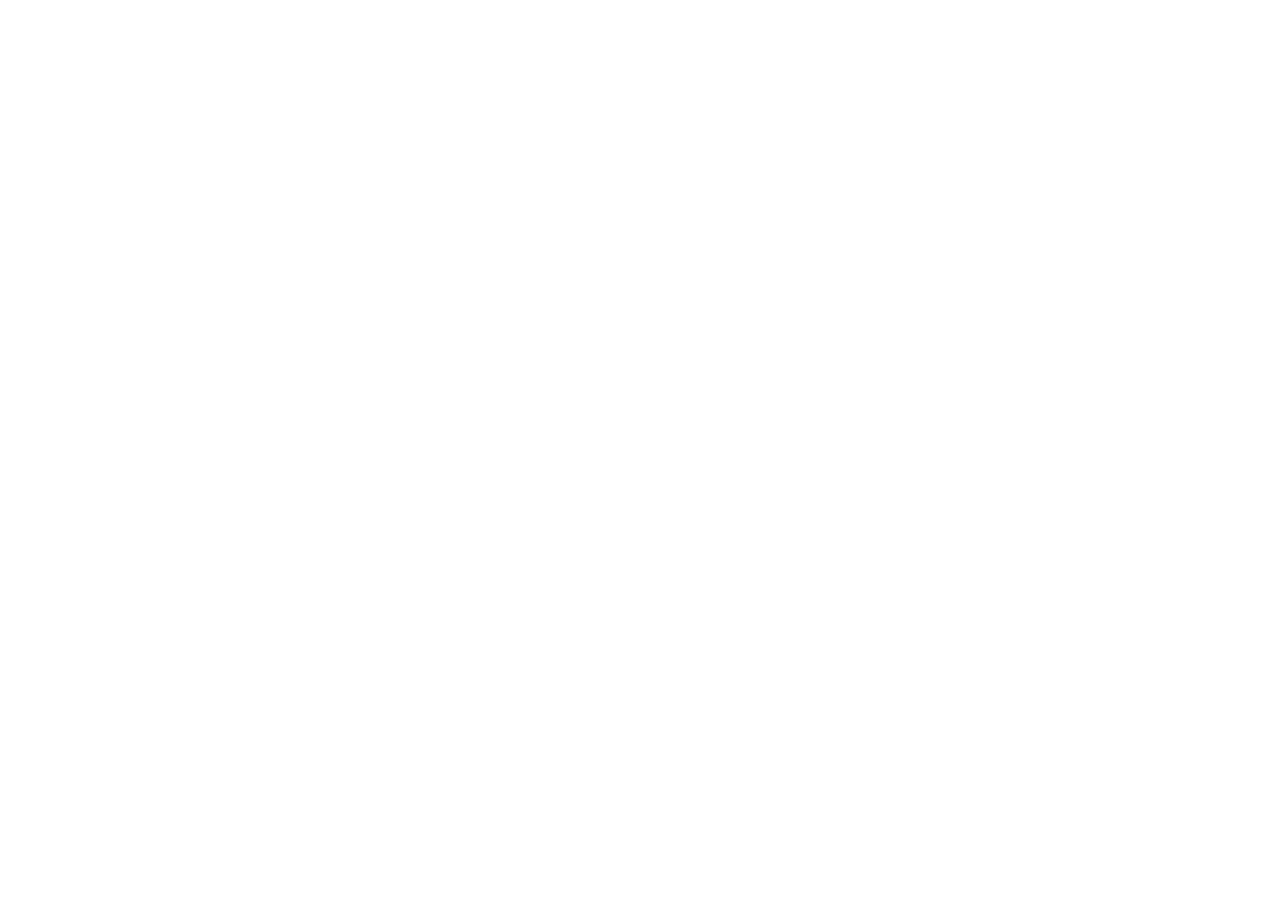
==== index.html @ 76bae398 "Initial commit" ====
<!DOCTYPE html>
<html lang="en">
<head>
    <meta charset="UTF-8">
    <meta http-equiv="X-UA-Compatible" content="IE=edge">
    <meta name="viewport" content="width=device-width, initial-scale=1.0">
    <title>Asrorbek</title>
</head>
<body>
    <header class="header">
        <div class="container">

        </div>
    </header>

    <main class="main">
        <section class="hero">
            <div class="container">
                <div class="hero__container">

                </div>
            </div>
        </section>
    </main>

    <footer class="footer">
        <div class="container">
            
        </div>
    </footer>
</body>
</html>
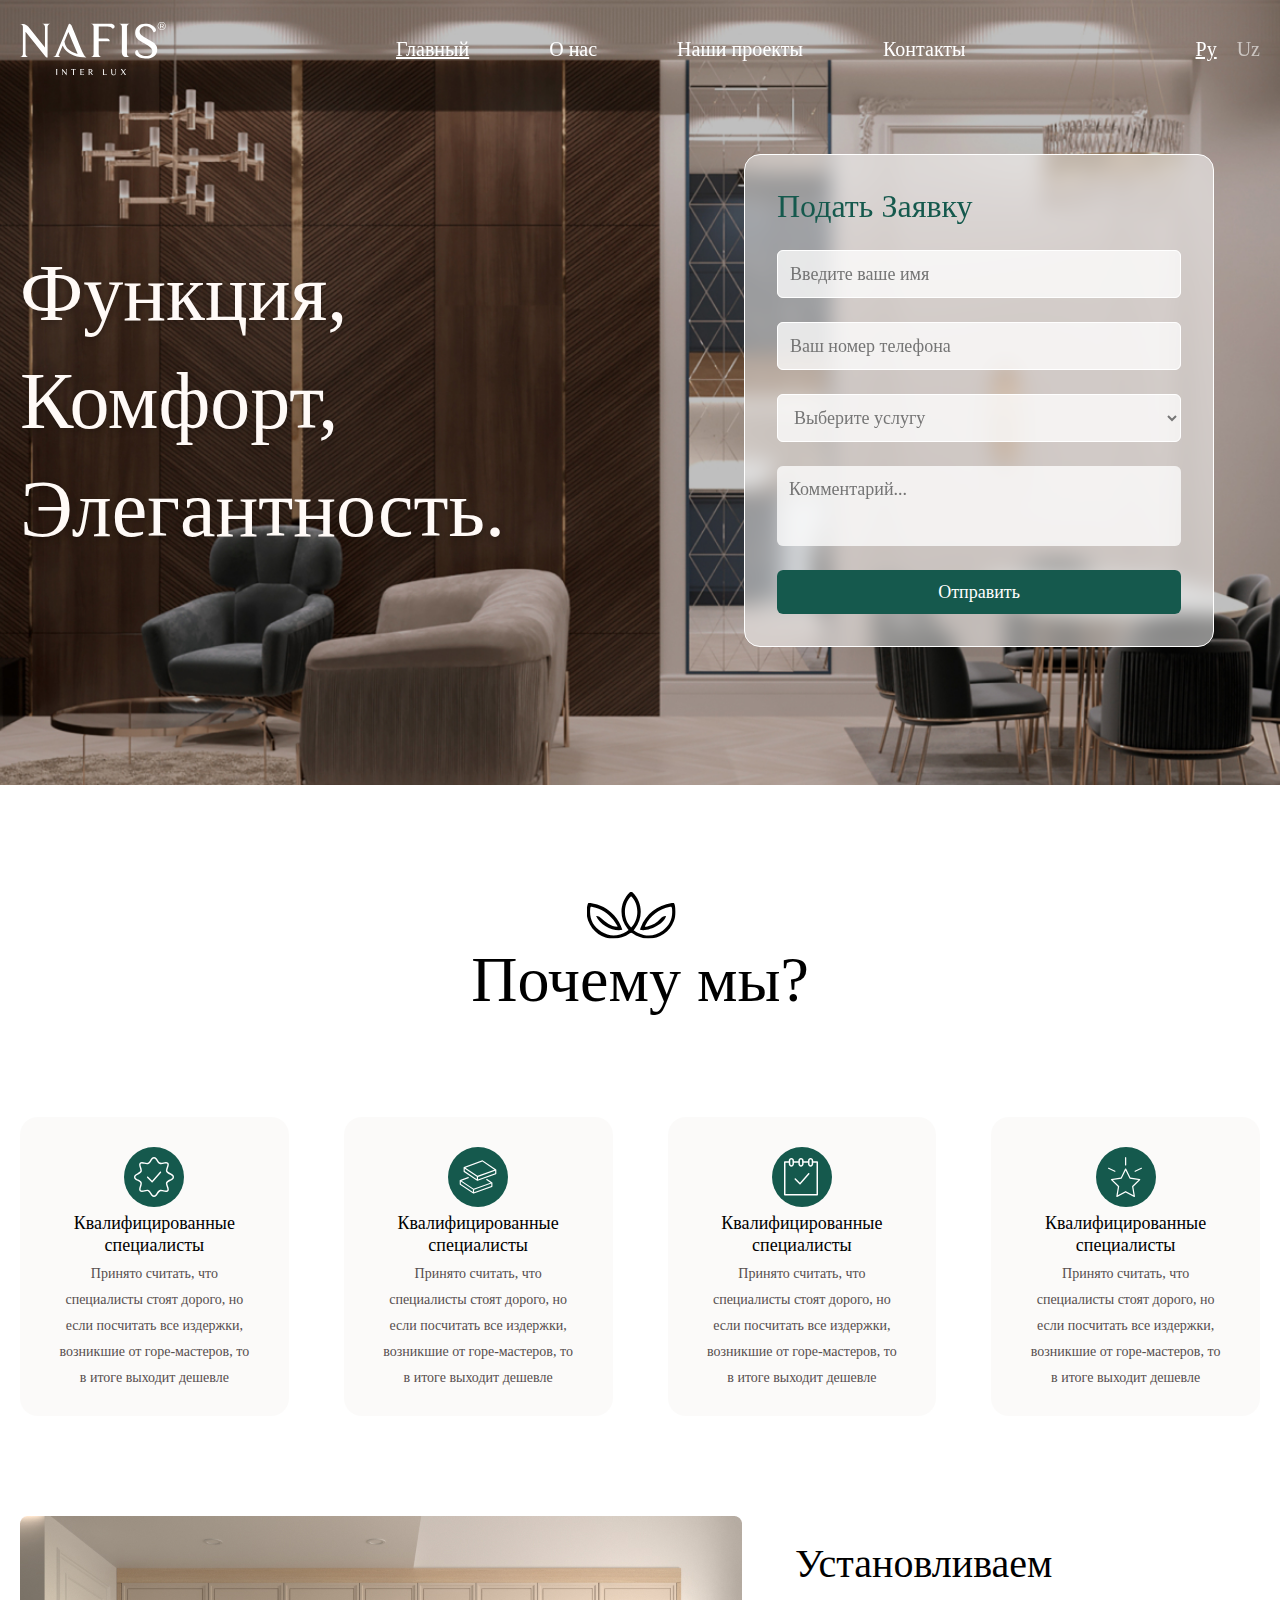
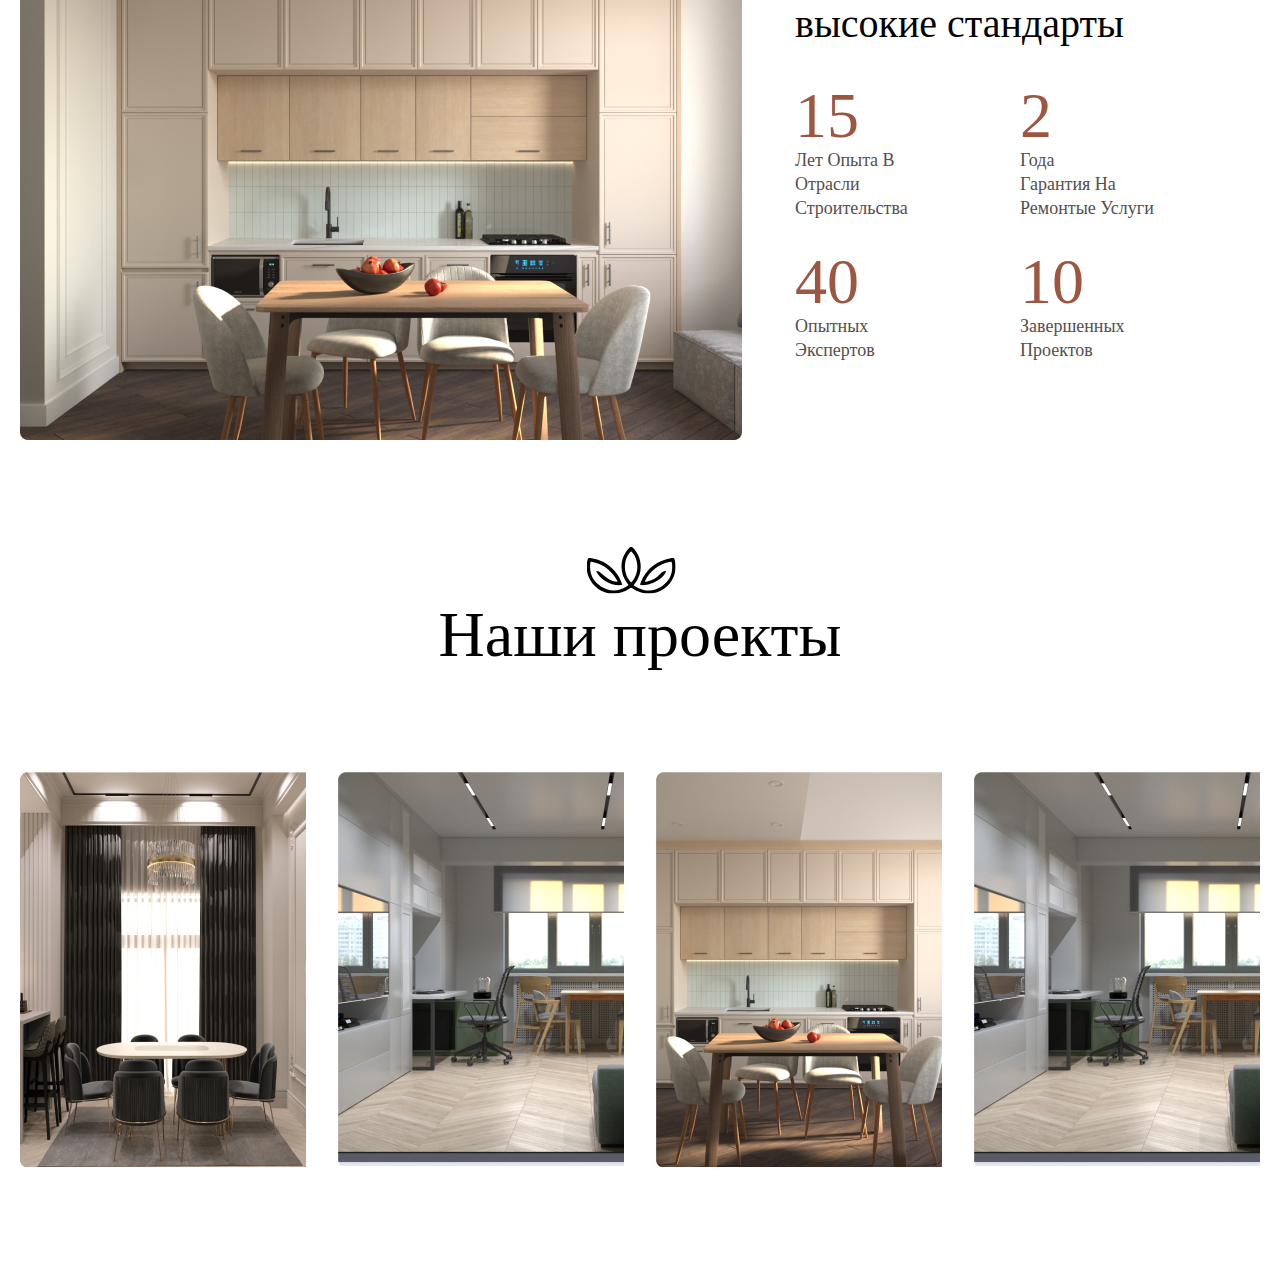
==== commit e6b752e4: "First commit" ====
--- a/index.html
+++ b/index.html
@@ -4,12 +4,29 @@
     <meta charset="UTF-8">
     <meta http-equiv="X-UA-Compatible" content="IE=edge">
     <meta name="viewport" content="width=device-width, initial-scale=1.0">
-    <title>Asrorbek</title>
+    <link rel="stylesheet" href="./css/main.css">
+    <title>Nafis</title>
 </head>
 <body>
     <header class="header">
         <div class="container">
+            <div class="header__container">
+                <a class="header__logo-link" href="index.html"><img class="header__logo-img" src="./img/logo.svg" alt="Logotype of this Web Page"></a>
 
+                <nav class="navbar">
+                    <ul class="header__list">
+                        <li class="header__item"><a class="header__item-link header__item-link--active" href="#">Главный</a></li>
+                        <li class="header__item"><a class="header__item-link" href="#">О нас</a></li>
+                        <li class="header__item"><a class="header__item-link" href="#">Наши проекты</a></li>
+                        <li class="header__item"><a class="header__item-link" href="#">Контакты</a></li>
+                    </ul>
+                </nav>
+
+                <ul class="header__right-list">
+                    <li class="header__ru"><a class="header__ru-link header__ru-link--active" href="#">Ру</a></li>
+                    <li class="header__ru"><a class="header__ru-link" href="#">Uz</a></li>
+                </ul>
+            </div>
         </div>
     </header>
 
@@ -17,7 +34,155 @@
         <section class="hero">
             <div class="container">
                 <div class="hero__container">
+                    <h2 class="hero__heading">Функция, Комфорт, Элегантность.</h2>
 
+                    <form class="hero__form">
+                        <label class="hero__label">
+                            <h3 class="hero__label-heading">Подать Заявку</h3>
+
+                            <input type="text" name="name" id="name" class="hero__input" placeholder="Введите ваше имя">
+                            <input type="tel" name="tel" id="tel" class="hero__input" placeholder="Ваш номер телефона">
+                            <select name="hero__option" id="hero__input-option" class="hero__input">
+                                <option value="Something">Выберите услугу</option>
+                            </select>
+
+                            <textarea class="hero__textarea" name="hero__textarea" id="textarea" cols="30" placeholder="Комментарий..." rows="3"></textarea>
+
+                            <button class="hero__btn">Отправить</button>
+                        </label>
+                    </form>
+                </div>
+            </div>
+        </section>
+
+        <section class="why">
+            <div class="container">
+                <div class="why__container">
+                    <h3 class="why__heading">Почему мы?</h3>
+
+                    <ul class="why__list">
+                        <li class="why__item">
+                            <h4 class="why__item-heading">Квалифицированные специалисты</h4>
+
+                            <p class="why__item-text">Принято считать, что специалисты стоят дорого, но если посчитать все издержки, возникшие от горе-мастеров, то в итоге выходит дешевле</p>
+                        </li>
+
+                        <li class="why__item">
+                            <h4 class="why__item-heading">Квалифицированные специалисты</h4>
+
+                            <p class="why__item-text">Принято считать, что специалисты стоят дорого, но если посчитать все издержки, возникшие от горе-мастеров, то в итоге выходит дешевле</p>
+                        </li>
+
+                        <li class="why__item">
+                            <h4 class="why__item-heading">Квалифицированные специалисты</h4>
+
+                            <p class="why__item-text">Принято считать, что специалисты стоят дорого, но если посчитать все издержки, возникшие от горе-мастеров, то в итоге выходит дешевле</p>
+                        </li>
+
+                        <li class="why__item">
+                            <h4 class="why__item-heading">Квалифицированные специалисты</h4>
+
+                            <p class="why__item-text">Принято считать, что специалисты стоят дорого, но если посчитать все издержки, возникшие от горе-мастеров, то в итоге выходит дешевле</p>
+                        </li>
+                    </ul>
+                </div>
+            </div>
+        </section>
+
+        <section class="standart">
+            <div class="container">
+                <div class="standart__container">
+                    <img src="./img/standart-jpg.jpg" alt="standart img" class="standart__img">
+
+                    <div class="standart__wrapper">
+                        <h4 class="standart__heading">Установливаем высокие стандарты</h4>
+
+                        <ul class="standart__top-list">
+                            <li class="standart__t-item">
+                                <h4 class="standart__t-item-heading">15</h4>
+
+                                <p class="standart__t-item-text">Лет опытa в отрасли строительства</p>
+                            </li>
+
+                            <li class="standart__t-item">
+                                <h4 class="standart__t-item-heading">2</h4>
+
+                                <p class="standart__t-item-text">года <br> Гарантия на ремонтые услуги</p>
+                            </li>
+                        </ul>
+
+                        <ul class="standart__bottom-list">
+                            <li class="standart__b-item">
+                                <h4 class="standart__b-item-heading">40</h4>
+
+                                <p class="standart__b-item-text">Опытных экспертов</p>
+                            </li>
+
+                            <li class="standart__b-item">
+                                <h4 class="standart__b-item-heading">10</h4>
+
+                                <p class="standart__b-item-text">Завершенных проектов</p>
+                            </li>
+                        </ul>
+                    </div>
+                </div>
+            </div>
+        </section>
+
+        <section class="project">
+            <div class="container">
+                <div class="project__container">
+                    <h3 class="project__heading">Наши проекты</h3>
+
+                    <ul class="project__list">
+                        <li class="project__item">
+                            <div class="project__wrapper">
+                                <div class="project__text-wrapper">
+                                    <p class="project__place">Tashkent</p>
+
+                                    <span class="project__vector"></span>
+                                </div>
+
+                                <h4 class="project__inner-heading">ЖК “Boulevard”</h4>
+                            </div>
+                        </li>
+
+                        <li class="project__item">
+                            <div class="project__wrapper">
+                                <div class="project__text-wrapper">
+                                    <p class="project__place">Tashkent</p>
+
+                                    <span class="project__vector"></span>
+                                </div>
+
+                                <h4 class="project__inner-heading">ЖК “Boulevard”</h4>
+                            </div>
+                        </li>
+
+                        <li class="project__item">
+                            <div class="project__wrapper">
+                                <div class="project__text-wrapper">
+                                    <p class="project__place">Tashkent</p>
+
+                                    <span class="project__vector"></span>
+                                </div>
+
+                                <h4 class="project__inner-heading">ЖК “Boulevard”</h4>
+                            </div>
+                        </li>
+
+                        <li class="project__item">
+                            <div class="project__wrapper">
+                                <div class="project__text-wrapper">
+                                    <p class="project__place">Tashkent</p>
+
+                                    <span class="project__vector"></span>
+                                </div>
+
+                                <h4 class="project__inner-heading">ЖК “Boulevard”</h4>
+                            </div>
+                        </li>
+                    </ul>
                 </div>
             </div>
         </section>
--- a/css/main.css
+++ b/css/main.css
@@ -0,0 +1,883 @@
+/*! normalize.css v8.0.1 | MIT License | github.com/necolas/normalize.css */
+/* Document
+   ========================================================================== */
+/**
+ * 1. Correct the line height in all browsers.
+ * 2. Prevent adjustments of font size after orientation changes in iOS.
+ */
+html {
+  line-height: 1.15;
+  /* 1 */
+  -webkit-text-size-adjust: 100%;
+  /* 2 */
+}
+
+/* Sections
+     ========================================================================== */
+/**
+   * Remove the margin in all browsers.
+   */
+body {
+  margin: 0;
+}
+
+/**
+   * Render the `main` element consistently in IE.
+   */
+main {
+  display: block;
+}
+
+/**
+   * Correct the font size and margin on `h1` elements within `section` and
+   * `article` contexts in Chrome, Firefox, and Safari.
+   */
+h1 {
+  font-size: 2em;
+  margin: 0.67em 0;
+}
+
+/* Grouping content
+     ========================================================================== */
+/**
+   * 1. Add the correct box sizing in Firefox.
+   * 2. Show the overflow in Edge and IE.
+   */
+hr {
+  -webkit-box-sizing: content-box;
+          box-sizing: content-box;
+  /* 1 */
+  height: 0;
+  /* 1 */
+  overflow: visible;
+  /* 2 */
+}
+
+/**
+   * 1. Correct the inheritance and scaling of font size in all browsers.
+   * 2. Correct the odd `em` font sizing in all browsers.
+   */
+pre {
+  font-family: monospace, monospace;
+  /* 1 */
+  font-size: 1em;
+  /* 2 */
+}
+
+/* Text-level semantics
+     ========================================================================== */
+/**
+   * Remove the gray background on active links in IE 10.
+   */
+a {
+  background-color: transparent;
+}
+
+/**
+   * 1. Remove the bottom border in Chrome 57-
+   * 2. Add the correct text decoration in Chrome, Edge, IE, Opera, and Safari.
+   */
+abbr[title] {
+  border-bottom: none;
+  /* 1 */
+  text-decoration: underline;
+  /* 2 */
+  -webkit-text-decoration: underline dotted;
+          text-decoration: underline dotted;
+  /* 2 */
+}
+
+/**
+   * Add the correct font weight in Chrome, Edge, and Safari.
+   */
+b,
+strong {
+  font-weight: bolder;
+}
+
+/**
+   * 1. Correct the inheritance and scaling of font size in all browsers.
+   * 2. Correct the odd `em` font sizing in all browsers.
+   */
+code,
+kbd,
+samp {
+  font-family: monospace, monospace;
+  /* 1 */
+  font-size: 1em;
+  /* 2 */
+}
+
+/**
+   * Add the correct font size in all browsers.
+   */
+small {
+  font-size: 80%;
+}
+
+/**
+   * Prevent `sub` and `sup` elements from affecting the line height in
+   * all browsers.
+   */
+sub,
+sup {
+  font-size: 75%;
+  line-height: 0;
+  position: relative;
+  vertical-align: baseline;
+}
+
+sub {
+  bottom: -0.25em;
+}
+
+sup {
+  top: -0.5em;
+}
+
+/* Embedded content
+     ========================================================================== */
+/**
+   * Remove the border on images inside links in IE 10.
+   */
+img {
+  border-style: none;
+}
+
+/* Forms
+     ========================================================================== */
+/**
+   * 1. Change the font styles in all browsers.
+   * 2. Remove the margin in Firefox and Safari.
+   */
+button,
+input,
+optgroup,
+select,
+textarea {
+  font-family: inherit;
+  /* 1 */
+  font-size: 100%;
+  /* 1 */
+  line-height: 1.15;
+  /* 1 */
+  margin: 0;
+  /* 2 */
+}
+
+/**
+   * Show the overflow in IE.
+   * 1. Show the overflow in Edge.
+   */
+button,
+input {
+  /* 1 */
+  overflow: visible;
+}
+
+/**
+   * Remove the inheritance of text transform in Edge, Firefox, and IE.
+   * 1. Remove the inheritance of text transform in Firefox.
+   */
+button,
+select {
+  /* 1 */
+  text-transform: none;
+}
+
+/**
+   * Correct the inability to style clickable types in iOS and Safari.
+   */
+button,
+[type="button"],
+[type="reset"],
+[type="submit"] {
+  -webkit-appearance: button;
+}
+
+/**
+   * Remove the inner border and padding in Firefox.
+   */
+button::-moz-focus-inner,
+[type="button"]::-moz-focus-inner,
+[type="reset"]::-moz-focus-inner,
+[type="submit"]::-moz-focus-inner {
+  border-style: none;
+  padding: 0;
+}
+
+/**
+   * Restore the focus styles unset by the previous rule.
+   */
+button:-moz-focusring,
+[type="button"]:-moz-focusring,
+[type="reset"]:-moz-focusring,
+[type="submit"]:-moz-focusring {
+  outline: 1px dotted ButtonText;
+}
+
+/**
+   * Correct the padding in Firefox.
+   */
+fieldset {
+  padding: 0.35em 0.75em 0.625em;
+}
+
+/**
+   * 1. Correct the text wrapping in Edge and IE.
+   * 2. Correct the color inheritance from `fieldset` elements in IE.
+   * 3. Remove the padding so developers are not caught out when they zero out
+   *    `fieldset` elements in all browsers.
+   */
+legend {
+  -webkit-box-sizing: border-box;
+          box-sizing: border-box;
+  /* 1 */
+  color: inherit;
+  /* 2 */
+  display: table;
+  /* 1 */
+  max-width: 100%;
+  /* 1 */
+  padding: 0;
+  /* 3 */
+  white-space: normal;
+  /* 1 */
+}
+
+/**
+   * Add the correct vertical alignment in Chrome, Firefox, and Opera.
+   */
+progress {
+  vertical-align: baseline;
+}
+
+/**
+   * Remove the default vertical scrollbar in IE 10+.
+   */
+textarea {
+  overflow: auto;
+}
+
+/**
+   * 1. Add the correct box sizing in IE 10.
+   * 2. Remove the padding in IE 10.
+   */
+[type="checkbox"],
+[type="radio"] {
+  -webkit-box-sizing: border-box;
+          box-sizing: border-box;
+  /* 1 */
+  padding: 0;
+  /* 2 */
+}
+
+/**
+   * Correct the cursor style of increment and decrement buttons in Chrome.
+   */
+[type="number"]::-webkit-inner-spin-button,
+[type="number"]::-webkit-outer-spin-button {
+  height: auto;
+}
+
+/**
+   * 1. Correct the odd appearance in Chrome and Safari.
+   * 2. Correct the outline style in Safari.
+   */
+[type="search"] {
+  -webkit-appearance: textfield;
+  /* 1 */
+  outline-offset: -2px;
+  /* 2 */
+}
+
+/**
+   * Remove the inner padding in Chrome and Safari on macOS.
+   */
+[type="search"]::-webkit-search-decoration {
+  -webkit-appearance: none;
+}
+
+/**
+   * 1. Correct the inability to style clickable types in iOS and Safari.
+   * 2. Change font properties to `inherit` in Safari.
+   */
+::-webkit-file-upload-button {
+  -webkit-appearance: button;
+  /* 1 */
+  font: inherit;
+  /* 2 */
+}
+
+/* Interactive
+     ========================================================================== */
+/*
+   * Add the correct display in Edge, IE 10+, and Firefox.
+   */
+details {
+  display: block;
+}
+
+/*
+   * Add the correct display in all browsers.
+   */
+summary {
+  display: list-item;
+}
+
+/* Misc
+     ========================================================================== */
+/**
+   * Add the correct display in IE 10+.
+   */
+template {
+  display: none;
+}
+
+/**
+   * Add the correct display in IE 10.
+   */
+[hidden] {
+  display: none;
+}
+
+html {
+  scroll-behavior: smooth;
+}
+
+h1, h2, h3, h4, h5, h6, p, li, ul, body, html {
+  margin: 0;
+  padding: 0;
+}
+
+ul {
+  list-style-type: none;
+}
+
+a {
+  text-decoration: none;
+}
+
+img {
+  vertical-align: middle;
+}
+
+.container {
+  max-width: 1340px;
+  margin-right: auto;
+  margin-left: auto;
+  padding-left: 20px;
+  padding-right: 20px;
+}
+
+.header {
+  position: fixed;
+  width: 100%;
+  background-color: transparent;
+  z-index: 999;
+}
+
+.header .header__container {
+  display: -webkit-box;
+  display: -ms-flexbox;
+  display: flex;
+  -webkit-box-align: center;
+      -ms-flex-align: center;
+          align-items: center;
+  -webkit-box-pack: justify;
+      -ms-flex-pack: justify;
+          justify-content: space-between;
+  padding-bottom: 22px;
+  padding-top: 22px;
+}
+
+.header .header__container .header__list {
+  display: -webkit-box;
+  display: -ms-flexbox;
+  display: flex;
+  -webkit-box-align: center;
+      -ms-flex-align: center;
+          align-items: center;
+  gap: 80px;
+}
+
+.header .header__container .header__list .header__item-link {
+  font-family: 'Montserrat';
+  font-style: normal;
+  font-weight: 500;
+  font-size: 20px;
+  line-height: 24px;
+  color: #FFFFFF;
+}
+
+.header .header__container .header__list .header__item-link--active {
+  text-decoration: underline;
+}
+
+.header .header__container .header__right-list {
+  display: -webkit-box;
+  display: -ms-flexbox;
+  display: flex;
+  -webkit-box-align: center;
+      -ms-flex-align: center;
+          align-items: center;
+  gap: 20px;
+}
+
+.header .header__container .header__right-list .header__ru-link {
+  font-family: 'Montserrat';
+  font-weight: 500;
+  font-size: 20px;
+  line-height: 24px;
+  color: #FFFFFF;
+  opacity: 0.6;
+}
+
+.header .header__container .header__right-list .header__ru-link--active {
+  text-decoration: underline;
+  opacity: 1;
+}
+
+.hero {
+  background-color: #15594D;
+  padding-top: 154px;
+  padding-bottom: 69px;
+  background-image: url("./../img/hero-bg.jpg");
+  background-repeat: no-repeat;
+  background-size: cover;
+  background-position: center;
+}
+
+.hero .hero__container {
+  display: -webkit-box;
+  display: -ms-flexbox;
+  display: flex;
+  -webkit-box-align: center;
+      -ms-flex-align: center;
+          align-items: center;
+  -webkit-box-pack: justify;
+      -ms-flex-pack: justify;
+          justify-content: space-between;
+  margin-bottom: 69px;
+}
+
+.hero .hero__container .hero__heading {
+  max-width: 567px;
+  width: 100%;
+  font-family: 'Tenor Sans';
+  font-weight: 400;
+  font-size: 80px;
+  line-height: 108px;
+  text-transform: capitalize;
+  color: #FFFAF7;
+  text-shadow: 0px 2.38123px 7.1437px rgba(0, 0, 0, 0.25);
+}
+
+.hero .hero__container .hero__form {
+  margin-right: 46px;
+  max-width: 470px;
+  width: 100%;
+}
+
+.hero .hero__container .hero__form .hero__label {
+  background: rgba(255, 255, 255, 0.5);
+  border: 1px solid #FFFFFF;
+  -webkit-backdrop-filter: blur(10px);
+          backdrop-filter: blur(10px);
+  border-radius: 16px;
+  padding: 32px;
+  display: -webkit-box;
+  display: -ms-flexbox;
+  display: flex;
+  -webkit-box-orient: vertical;
+  -webkit-box-direction: normal;
+      -ms-flex-direction: column;
+          flex-direction: column;
+}
+
+.hero .hero__container .hero__form .hero__label .hero__label-heading {
+  font-family: 'Montserrat';
+  font-style: normal;
+  font-weight: 500;
+  font-size: 32px;
+  line-height: 39px;
+  color: #15594D;
+  margin-bottom: 24px;
+}
+
+.hero .hero__container .hero__form .hero__label .hero__input {
+  padding: 12px;
+  margin-bottom: 24px;
+  font-family: 'Montserrat';
+  font-weight: 500;
+  font-size: 18px;
+  line-height: 22px;
+  color: #767676;
+  border: none;
+  outline: none;
+  background: rgba(255, 255, 255, 0.5);
+  border: 1px solid #FFFFFF;
+  -webkit-backdrop-filter: blur(10px);
+          backdrop-filter: blur(10px);
+  border-radius: 6px;
+}
+
+.hero .hero__container .hero__form .hero__label .hero__textarea {
+  resize: none;
+  font-family: 'Montserrat';
+  font-style: normal;
+  font-weight: 500;
+  font-size: 18px;
+  line-height: 22px;
+  color: #767676;
+  padding-top: 12px;
+  padding-left: 12px;
+  margin-bottom: 24px;
+  background: rgba(255, 255, 255, 0.5);
+  border: 1px solid #FFFFFF;
+  -webkit-backdrop-filter: blur(10px);
+          backdrop-filter: blur(10px);
+  border-radius: 6px;
+  border: none;
+  outline: none;
+}
+
+.hero .hero__container .hero__form .hero__label .hero__btn {
+  padding-top: 11px;
+  padding-bottom: 11px;
+  border: none;
+  outline: none;
+  background: #15594D;
+  -webkit-backdrop-filter: blur(10px);
+          backdrop-filter: blur(10px);
+  border-radius: 6px;
+  font-family: 'Montserrat';
+  font-weight: 500;
+  font-size: 18px;
+  line-height: 22px;
+  color: #FFFFFF;
+}
+
+.why__container {
+  margin-bottom: 100px;
+}
+
+.why__container .why__heading {
+  position: relative;
+  padding-top: 157px;
+  font-family: 'Tenor Sans';
+  font-weight: 400;
+  font-size: 64px;
+  line-height: 75px;
+  color: #000000;
+  text-align: center;
+  margin-bottom: 100px;
+  margin-right: auto;
+  margin-left: auto;
+}
+
+.why__container .why__heading::before {
+  position: absolute;
+  content: "";
+  display: inline-block;
+  max-width: 89px;
+  width: 100%;
+  height: 47px;
+  background-image: url("./../img/flower.svg");
+  background-repeat: no-repeat;
+  background-size: contain;
+  top: 50%;
+  left: 50%;
+  -webkit-transform: translateY(-20%) translateX(-60%);
+          transform: translateY(-20%) translateX(-60%);
+}
+
+.why__container .why__list {
+  display: -webkit-box;
+  display: -ms-flexbox;
+  display: flex;
+  -webkit-box-align: center;
+      -ms-flex-align: center;
+          align-items: center;
+  gap: 55px;
+  margin-bottom: 100px;
+}
+
+.why__container .why__list .why__item {
+  position: relative;
+  padding: 95px 35px 25px 35px;
+  background-color: #f7f5f380;
+  border-radius: 18px;
+}
+
+.why__container .why__list .why__item::before {
+  top: 10%;
+  left: 50%;
+  -webkit-transform: translate(-50%);
+          transform: translate(-50%);
+  position: absolute;
+  content: "";
+  display: inline-block;
+  width: 60px;
+  height: 60px;
+  border-radius: 50%;
+  background-color: #15594D;
+  background-position: center;
+  background-image: url("./../img/ptichka.svg");
+  background-repeat: no-repeat;
+}
+
+.why__container .why__list .why__item:nth-child(2)::before {
+  background-image: url("./../img/gisht.svg");
+}
+
+.why__container .why__list .why__item:nth-child(3)::before {
+  background-image: url("./../img/plan.svg");
+  background-position: calc(50% - 1px);
+}
+
+.why__container .why__list .why__item:nth-child(4)::before {
+  background-image: url("./../img/star.svg");
+  background-position: calc(50% - 1px);
+}
+
+.why__container .why__list .why__item .why__item-heading {
+  font-family: 'Montserrat';
+  font-weight: 500;
+  font-size: 18px;
+  line-height: 22px;
+  text-align: center;
+  color: #000000;
+  margin-bottom: 5px;
+}
+
+.why__container .why__list .why__item .why__item-text {
+  font-family: 'Montserrat';
+  font-weight: 400;
+  font-size: 14px;
+  line-height: 26px;
+  text-align: center;
+  color: #564E4E;
+}
+
+.standart__container {
+  display: -webkit-box;
+  display: -ms-flexbox;
+  display: flex;
+  -webkit-box-align: center;
+      -ms-flex-align: center;
+          align-items: center;
+  -webkit-box-pack: justify;
+      -ms-flex-pack: justify;
+          justify-content: space-between;
+}
+
+.standart__container .standart__wrapper {
+  max-width: 391px;
+  width: 100%;
+  margin-right: 74px;
+  margin-bottom: 50px;
+}
+
+.standart__container .standart__wrapper .standart__heading {
+  font-family: 'Tenor Sans';
+  font-weight: 400;
+  font-size: 40px;
+  line-height: 60px;
+  color: #000000;
+  margin-bottom: 30px;
+}
+
+.standart__container .standart__wrapper .standart__top-list {
+  display: -webkit-box;
+  display: -ms-flexbox;
+  display: flex;
+  margin-bottom: 30px;
+  gap: 90px;
+}
+
+.standart__container .standart__wrapper .standart__top-list .standart__t-item {
+  max-width: 135px;
+  width: 100%;
+}
+
+.standart__container .standart__wrapper .standart__top-list .standart__t-item .standart__t-item-heading {
+  font-family: 'Tenor Sans';
+  font-weight: 400;
+  font-size: 64px;
+  line-height: 64px;
+  color: #9C5642;
+}
+
+.standart__container .standart__wrapper .standart__top-list .standart__t-item .standart__t-item-text {
+  font-family: 'Tenor Sans';
+  font-weight: 400;
+  font-size: 18px;
+  line-height: 24px;
+  text-transform: capitalize;
+  color: #564E4E;
+}
+
+.standart__container .standart__wrapper .standart__bottom-list {
+  display: -webkit-box;
+  display: -ms-flexbox;
+  display: flex;
+  margin-bottom: 10px;
+  gap: 90px;
+}
+
+.standart__container .standart__wrapper .standart__bottom-list .standart__b-item {
+  max-width: 135px;
+  width: 100%;
+}
+
+.standart__container .standart__wrapper .standart__bottom-list .standart__b-item .standart__b-item-heading {
+  font-family: 'Tenor Sans';
+  font-weight: 400;
+  font-size: 64px;
+  line-height: 64px;
+  color: #9C5642;
+}
+
+.standart__container .standart__wrapper .standart__bottom-list .standart__b-item .standart__b-item-text {
+  font-family: 'Tenor Sans';
+  font-weight: 400;
+  font-size: 18px;
+  line-height: 24px;
+  text-transform: capitalize;
+  color: #564E4E;
+}
+
+.project__container .project__heading {
+  position: relative;
+  padding-top: 157px;
+  font-family: 'Tenor Sans';
+  font-weight: 400;
+  font-size: 64px;
+  line-height: 75px;
+  color: #000000;
+  text-align: center;
+  margin-bottom: 100px;
+  margin-right: auto;
+  margin-left: auto;
+}
+
+.project__container .project__heading::before {
+  position: absolute;
+  content: "";
+  display: inline-block;
+  max-width: 89px;
+  width: 100%;
+  height: 47px;
+  background-image: url("./../img/flower.svg");
+  background-repeat: no-repeat;
+  background-size: contain;
+  top: 50%;
+  left: 50%;
+  -webkit-transform: translateY(-20%) translateX(-60%);
+          transform: translateY(-20%) translateX(-60%);
+}
+
+.project__container .project__list {
+  display: -webkit-box;
+  display: -ms-flexbox;
+  display: flex;
+  -webkit-box-align: center;
+      -ms-flex-align: center;
+          align-items: center;
+  gap: 32px;
+  margin-bottom: 100px;
+}
+
+.project__container .project__list .project__item {
+  display: -webkit-box;
+  display: -ms-flexbox;
+  display: flex;
+  -webkit-box-orient: vertical;
+  -webkit-box-direction: normal;
+      -ms-flex-direction: column;
+          flex-direction: column;
+  -webkit-box-align: center;
+      -ms-flex-align: center;
+          align-items: center;
+  background-image: url("./../img/project-1.jpg");
+  background-repeat: no-repeat;
+  width: 295px;
+  height: 395px;
+  -webkit-transition: all 0.4s ease;
+  transition: all 0.4s ease;
+}
+
+.project__container .project__list .project__item:nth-child(2) {
+  background-image: url("./../img/project-4.jpg");
+}
+
+.project__container .project__list .project__item:nth-child(3) {
+  background-image: url("./../img/project-3.jpg");
+}
+
+.project__container .project__list .project__item:nth-child(4) {
+  background-image: url("./../img/project-4.jpg");
+}
+
+.project__container .project__list .project__item:hover {
+  -webkit-transform: scale(1.1);
+          transform: scale(1.1);
+}
+
+.project__container .project__list .project__item:hover .project__wrapper {
+  -webkit-transition: all 0.3s ease;
+  transition: all 0.3s ease;
+  display: block;
+}
+
+.project__container .project__list .project__item .project__wrapper {
+  display: none;
+  margin-top: 270px;
+  background: #15594D;
+  border-radius: 8px;
+  padding: 24px 20px;
+  max-width: 213px;
+  width: 100%;
+}
+
+.project__container .project__list .project__item .project__wrapper .project__text-wrapper {
+  display: -webkit-box;
+  display: -ms-flexbox;
+  display: flex;
+  -webkit-box-align: center;
+      -ms-flex-align: center;
+          align-items: center;
+  -webkit-box-pack: justify;
+      -ms-flex-pack: justify;
+          justify-content: space-between;
+}
+
+.project__container .project__list .project__item .project__wrapper .project__text-wrapper .project__place {
+  font-family: 'Montserrat';
+  font-weight: 400;
+  font-size: 14px;
+  line-height: 17px;
+  color: #FFF1EA;
+}
+
+.project__container .project__list .project__item .project__wrapper .project__text-wrapper .project__vector {
+  width: 30px;
+  height: 30px;
+  border-radius: 50%;
+  background-image: url("./../../img/Vector.svg");
+  background-repeat: no-repeat;
+  background-position: center;
+  background-size: 8px;
+  background-color: transparent;
+  border: 1px solid #FFF;
+}
+
+.project__container .project__list .project__item .project__wrapper .project__inner-heading {
+  font-family: 'Tenor Sans';
+  font-weight: 400;
+  font-size: 27px;
+  line-height: 32px;
+  color: #F8F6F4;
+}
+/*# sourceMappingURL=main.css.map */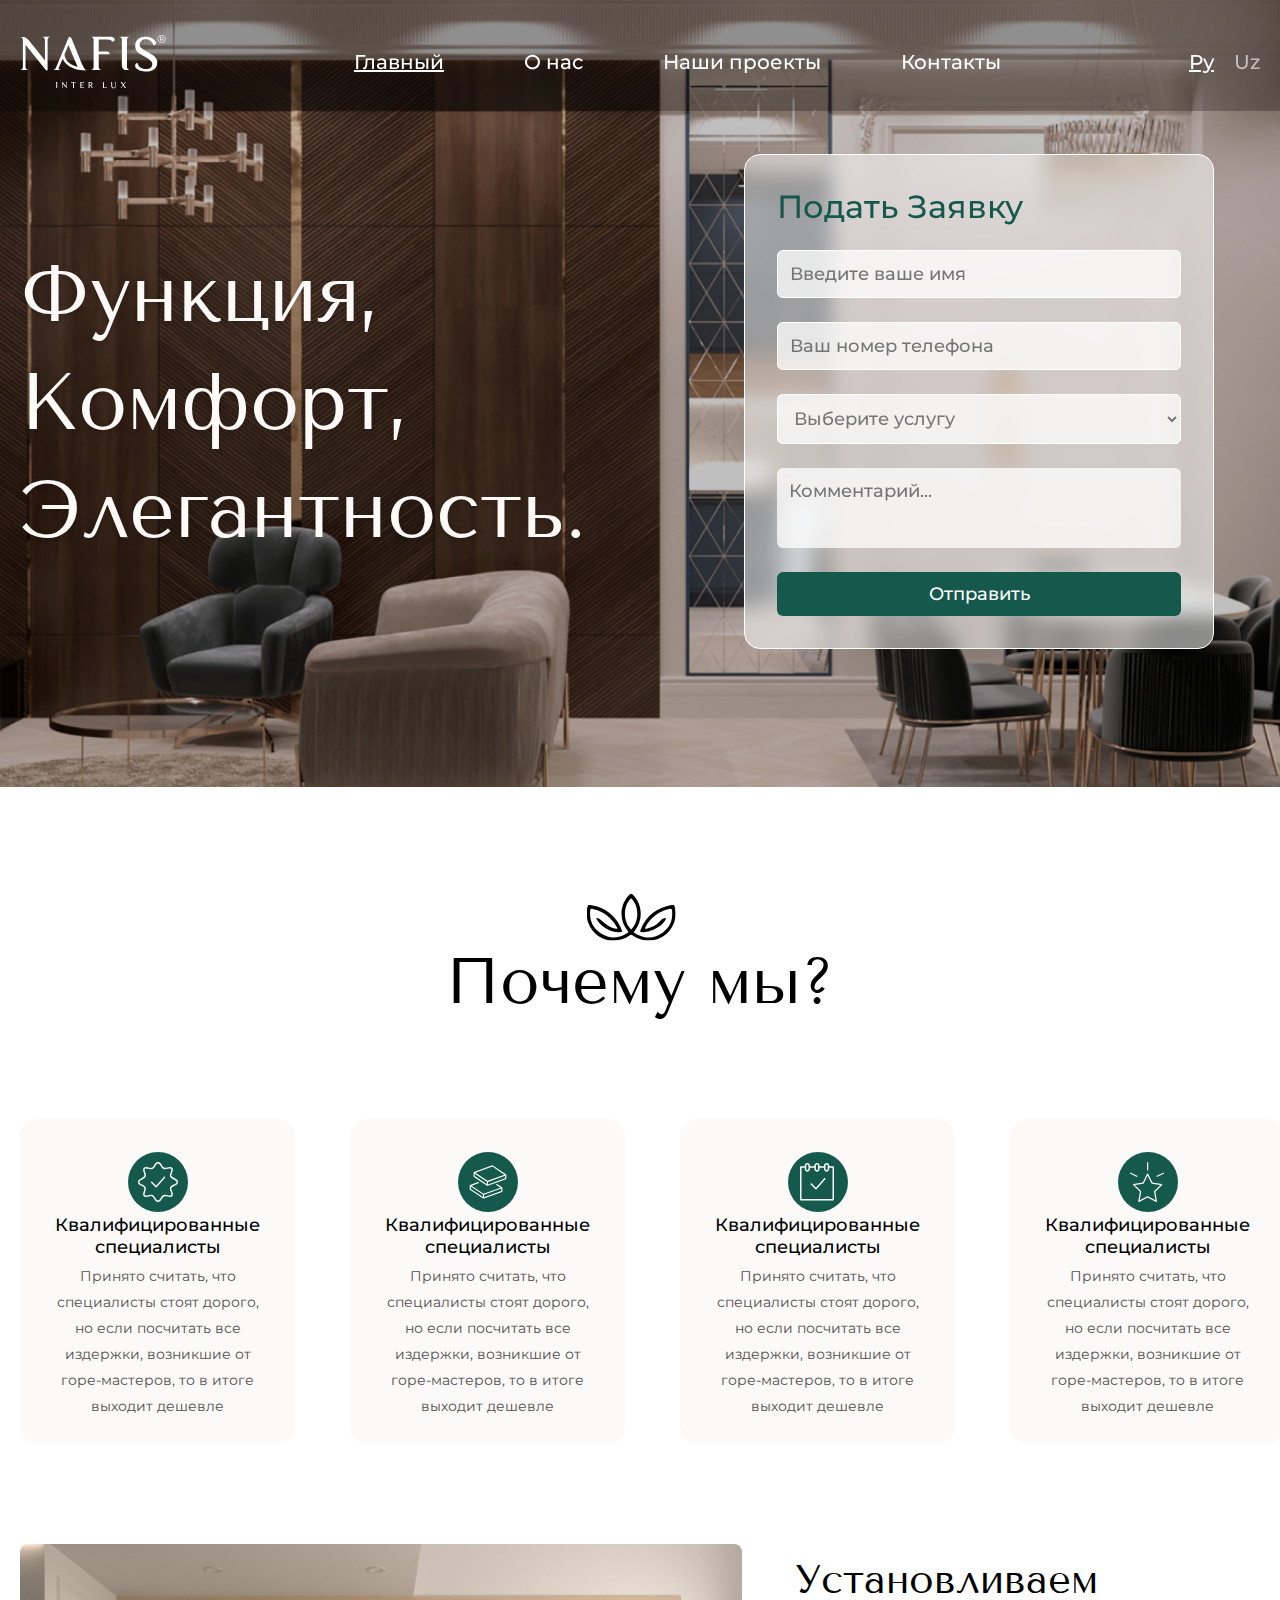
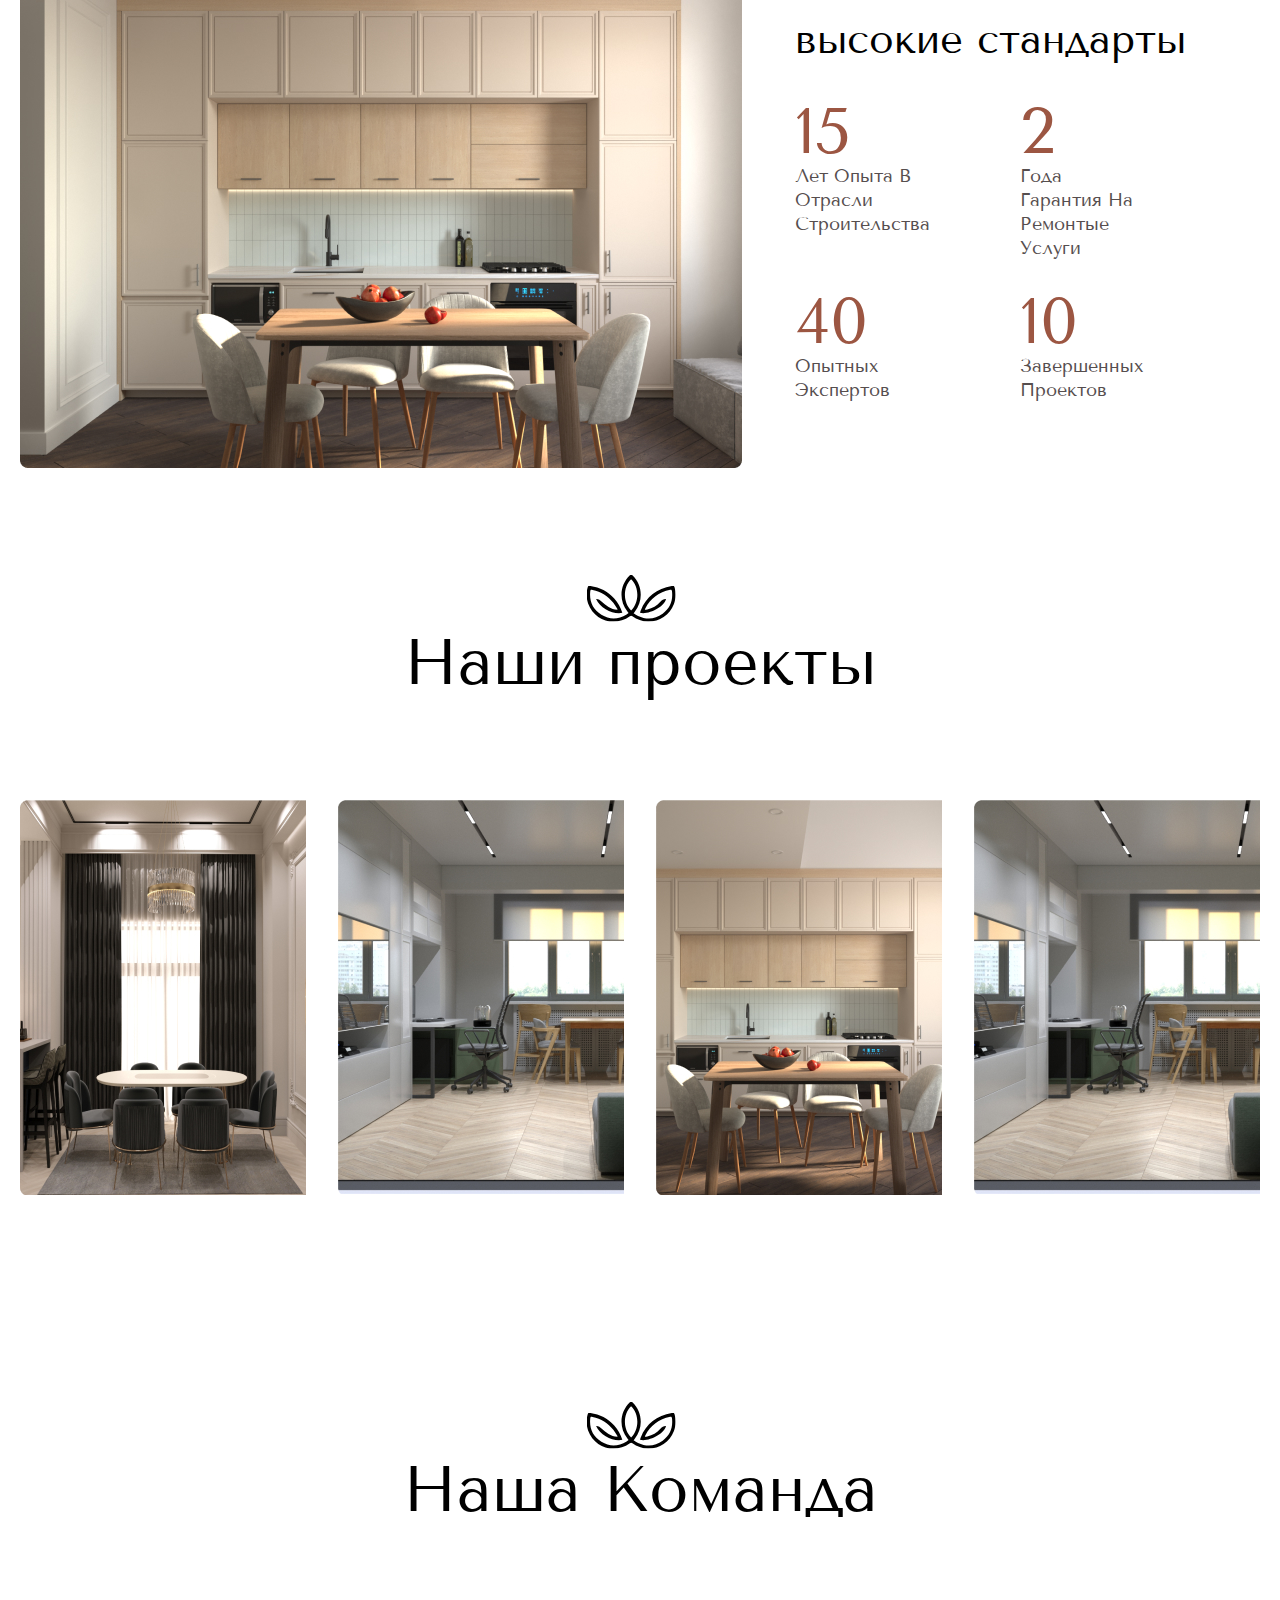
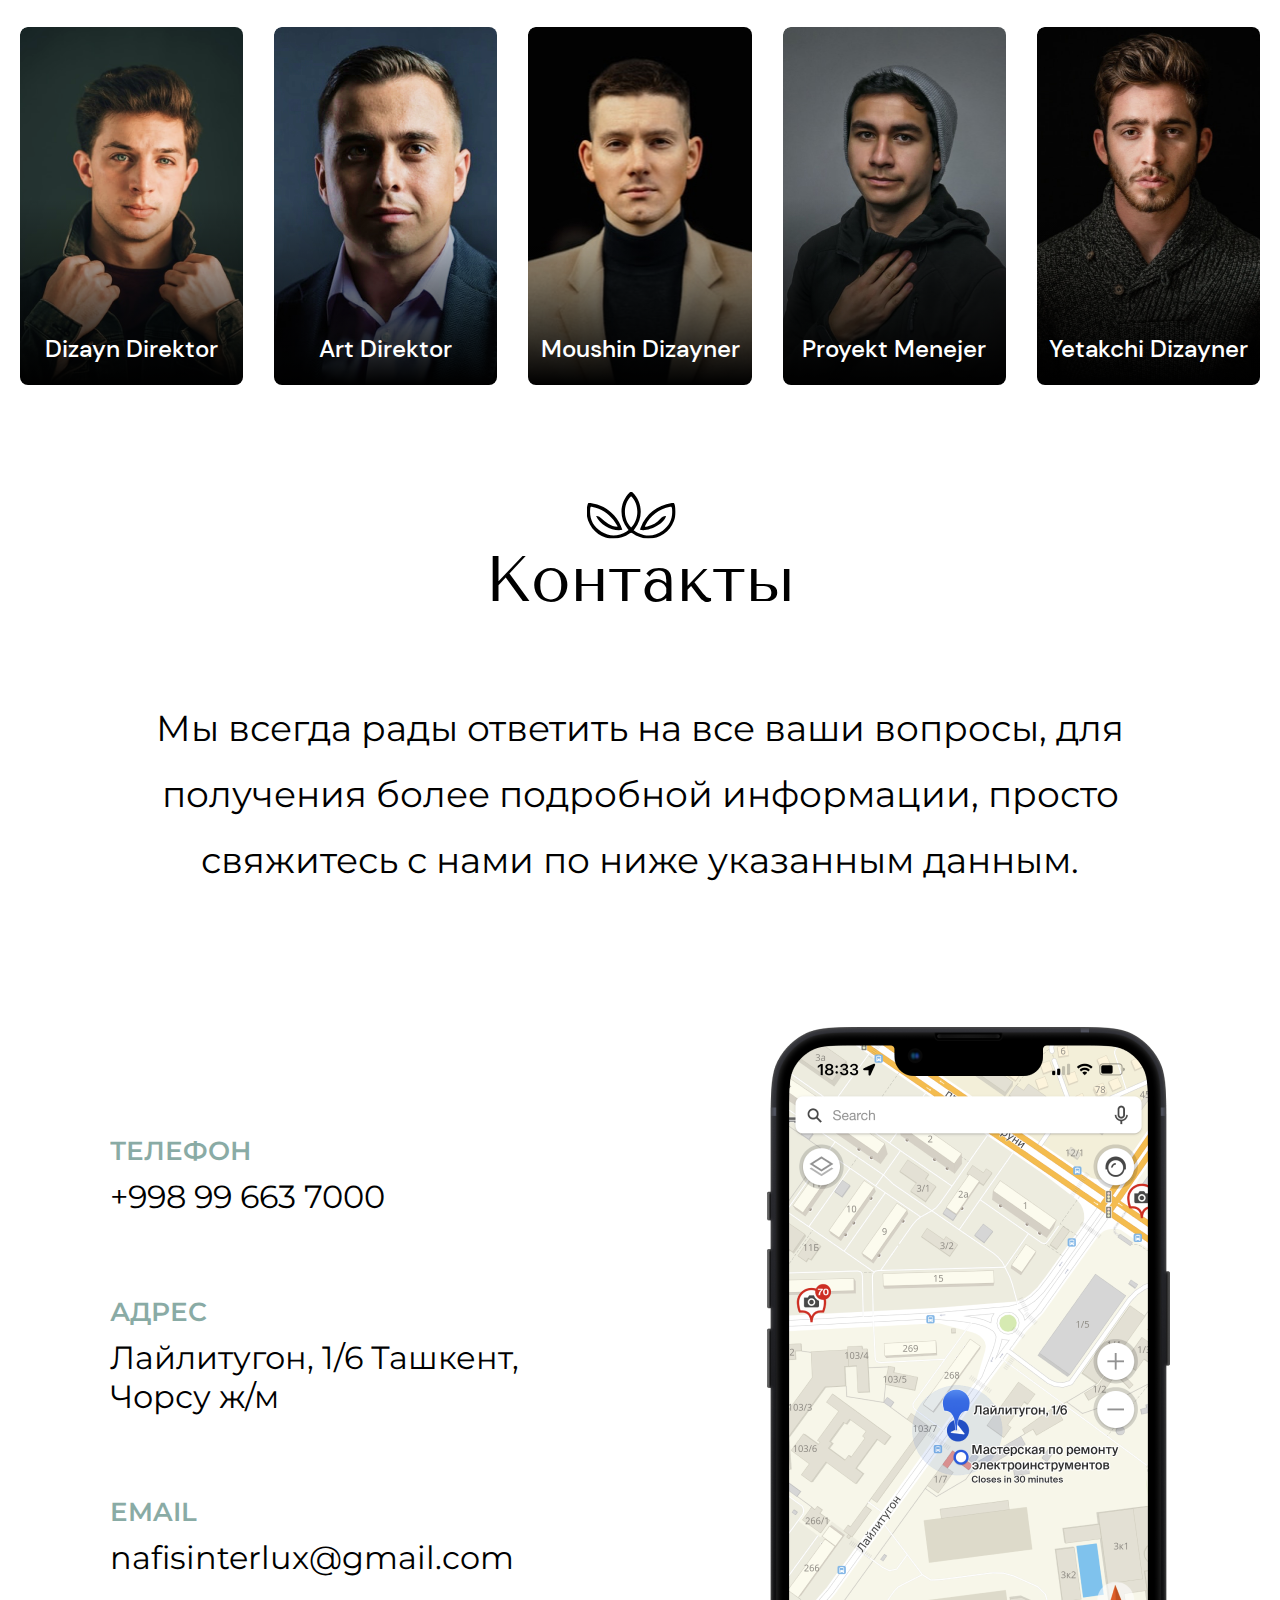
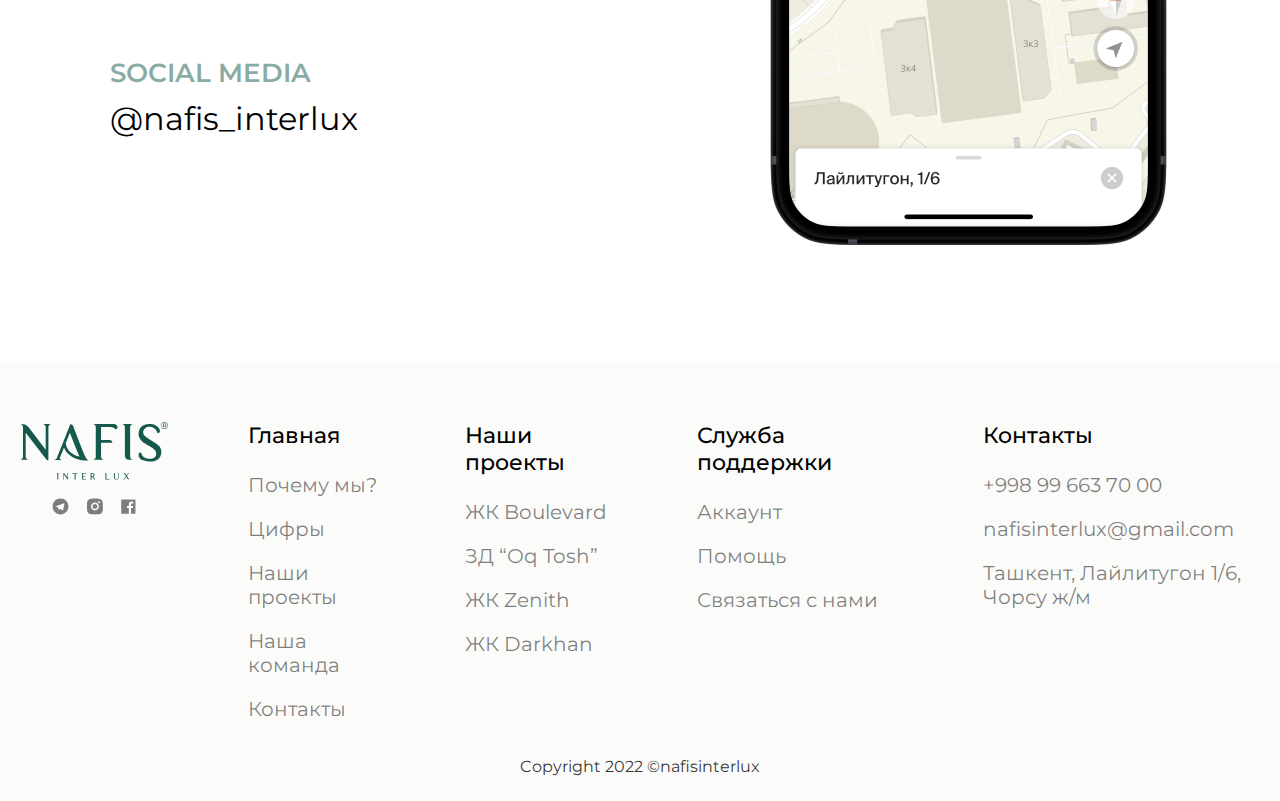
==== commit 22aa547c: "nafis first commit" ====
--- a/index.html
+++ b/index.html
@@ -12,16 +12,16 @@
         <div class="container">
             <div class="header__container">
                 <a class="header__logo-link" href="index.html"><img class="header__logo-img" src="./img/logo.svg" alt="Logotype of this Web Page"></a>
-
+                
                 <nav class="navbar">
                     <ul class="header__list">
                         <li class="header__item"><a class="header__item-link header__item-link--active" href="#">Главный</a></li>
                         <li class="header__item"><a class="header__item-link" href="#">О нас</a></li>
                         <li class="header__item"><a class="header__item-link" href="#">Наши проекты</a></li>
-                        <li class="header__item"><a class="header__item-link" href="#">Контакты</a></li>
+                        <li class="header__item"><a class="header__item-link" href="#contact">Контакты</a></li>
                     </ul>
                 </nav>
-
+                
                 <ul class="header__right-list">
                     <li class="header__ru"><a class="header__ru-link header__ru-link--active" href="#">Ру</a></li>
                     <li class="header__ru"><a class="header__ru-link" href="#">Uz</a></li>
@@ -29,98 +29,98 @@
             </div>
         </div>
     </header>
-
+    
     <main class="main">
         <section class="hero">
             <div class="container">
                 <div class="hero__container">
                     <h2 class="hero__heading">Функция, Комфорт, Элегантность.</h2>
-
+                    
                     <form class="hero__form">
                         <label class="hero__label">
                             <h3 class="hero__label-heading">Подать Заявку</h3>
-
-                            <input type="text" name="name" id="name" class="hero__input" placeholder="Введите ваше имя">
-                            <input type="tel" name="tel" id="tel" class="hero__input" placeholder="Ваш номер телефона">
-                            <select name="hero__option" id="hero__input-option" class="hero__input">
+                            
+                            <input type="text" name="name" id="name" class="hero__input" required placeholder="Введите ваше имя">
+                            <input type="tel" name="tel" id="tel" class="hero__input" required placeholder="Ваш номер телефона">
+                            <select name="hero__option" id="hero__input-option" required class="hero__input">
                                 <option value="Something">Выберите услугу</option>
                             </select>
-
-                            <textarea class="hero__textarea" name="hero__textarea" id="textarea" cols="30" placeholder="Комментарий..." rows="3"></textarea>
-
+                            
+                            <textarea class="hero__textarea" name="hero__textarea" id="textarea" cols="30" placeholder="Комментарий..." required rows="3"></textarea>
+                            
                             <button class="hero__btn">Отправить</button>
                         </label>
                     </form>
                 </div>
             </div>
         </section>
-
-        <section class="why">
+        
+        <section class="why" id="why">
             <div class="container">
                 <div class="why__container">
                     <h3 class="why__heading">Почему мы?</h3>
-
+                    
                     <ul class="why__list">
                         <li class="why__item">
                             <h4 class="why__item-heading">Квалифицированные специалисты</h4>
-
+                            
                             <p class="why__item-text">Принято считать, что специалисты стоят дорого, но если посчитать все издержки, возникшие от горе-мастеров, то в итоге выходит дешевле</p>
                         </li>
-
+                        
                         <li class="why__item">
                             <h4 class="why__item-heading">Квалифицированные специалисты</h4>
-
+                            
                             <p class="why__item-text">Принято считать, что специалисты стоят дорого, но если посчитать все издержки, возникшие от горе-мастеров, то в итоге выходит дешевле</p>
                         </li>
-
+                        
                         <li class="why__item">
                             <h4 class="why__item-heading">Квалифицированные специалисты</h4>
-
+                            
                             <p class="why__item-text">Принято считать, что специалисты стоят дорого, но если посчитать все издержки, возникшие от горе-мастеров, то в итоге выходит дешевле</p>
                         </li>
-
+                        
                         <li class="why__item">
                             <h4 class="why__item-heading">Квалифицированные специалисты</h4>
-
+                            
                             <p class="why__item-text">Принято считать, что специалисты стоят дорого, но если посчитать все издержки, возникшие от горе-мастеров, то в итоге выходит дешевле</p>
                         </li>
                     </ul>
                 </div>
             </div>
         </section>
-
-        <section class="standart">
+        
+        <section class="standart" id="standart">
             <div class="container">
                 <div class="standart__container">
                     <img src="./img/standart-jpg.jpg" alt="standart img" class="standart__img">
-
+                    
                     <div class="standart__wrapper">
                         <h4 class="standart__heading">Установливаем высокие стандарты</h4>
-
+                        
                         <ul class="standart__top-list">
                             <li class="standart__t-item">
                                 <h4 class="standart__t-item-heading">15</h4>
-
+                                
                                 <p class="standart__t-item-text">Лет опытa в отрасли строительства</p>
                             </li>
-
+                            
                             <li class="standart__t-item">
                                 <h4 class="standart__t-item-heading">2</h4>
-
+                                
                                 <p class="standart__t-item-text">года <br> Гарантия на ремонтые услуги</p>
                             </li>
                         </ul>
-
+                        
                         <ul class="standart__bottom-list">
                             <li class="standart__b-item">
                                 <h4 class="standart__b-item-heading">40</h4>
-
+                                
                                 <p class="standart__b-item-text">Опытных экспертов</p>
                             </li>
-
+                            
                             <li class="standart__b-item">
                                 <h4 class="standart__b-item-heading">10</h4>
-
+                                
                                 <p class="standart__b-item-text">Завершенных проектов</p>
                             </li>
                         </ul>
@@ -128,57 +128,57 @@
                 </div>
             </div>
         </section>
-
-        <section class="project">
+        
+        <section class="project" id="project">
             <div class="container">
                 <div class="project__container">
                     <h3 class="project__heading">Наши проекты</h3>
-
+                    
                     <ul class="project__list">
                         <li class="project__item">
                             <div class="project__wrapper">
                                 <div class="project__text-wrapper">
                                     <p class="project__place">Tashkent</p>
-
+                                    
                                     <span class="project__vector"></span>
                                 </div>
-
+                                
                                 <h4 class="project__inner-heading">ЖК “Boulevard”</h4>
                             </div>
                         </li>
-
+                        
                         <li class="project__item">
                             <div class="project__wrapper">
                                 <div class="project__text-wrapper">
                                     <p class="project__place">Tashkent</p>
-
+                                    
                                     <span class="project__vector"></span>
                                 </div>
-
+                                
                                 <h4 class="project__inner-heading">ЖК “Boulevard”</h4>
                             </div>
                         </li>
-
+                        
                         <li class="project__item">
                             <div class="project__wrapper">
                                 <div class="project__text-wrapper">
                                     <p class="project__place">Tashkent</p>
-
+                                    
                                     <span class="project__vector"></span>
                                 </div>
-
+                                
                                 <h4 class="project__inner-heading">ЖК “Boulevard”</h4>
                             </div>
                         </li>
-
+                        
                         <li class="project__item">
                             <div class="project__wrapper">
                                 <div class="project__text-wrapper">
                                     <p class="project__place">Tashkent</p>
-
+                                    
                                     <span class="project__vector"></span>
                                 </div>
-
+                                
                                 <h4 class="project__inner-heading">ЖК “Boulevard”</h4>
                             </div>
                         </li>
@@ -186,11 +186,130 @@
                 </div>
             </div>
         </section>
+        
+        <section class="group" id="group">
+            <div class="container">
+                <div class="group__container">
+                    <h3 class="group__heading">Наша Команда</h3>
+                    
+                    <ul class="group__list">
+                        <li class="group__item">
+                            <p class="group__item-text">Dizayn Direktor</p>
+                        </li>
+                        
+                        <li class="group__item">
+                            <p class="group__item-text">Art Direktor</p>
+                        </li>
+                        
+                        <li class="group__item">
+                            <p class="group__item-text">Moushin Dizayner</p>
+                        </li>
+                        
+                        <li class="group__item">
+                            <p class="group__item-text">Proyekt Menejer</p>
+                        </li>
+                        
+                        <li class="group__item">
+                            <p class="group__item-text">Yetakchi Dizayner</p>
+                        </li>
+                    </ul>
+                </div>
+            </div>
+        </section>
+        
+        <section class="contact" id="contact">
+            <div class="container">
+                <div class="contact__container">
+                    <h3 class="contact__heading">Контакты</h3>
+
+                    <p class="contact__main-text">Мы всегда рады ответить на все ваши вопросы, для получения более подробной информации, просто свяжитесь с нами по ниже указанным данным.</p>
+
+                    <div class="contact__wrapper">
+                        <ul class="contact__list">
+                            <li class="contact__item">
+                                <h4 class="contact__item-heading">ТЕЛЕФОН</h4>
+                                
+                                <a class="contact__text" href="tel:+998 99 663 7000">+998 99 663 7000</a>
+                            </li>
+                            
+                            <li class="contact__item">
+                                <h4 class="contact__item-heading">АДРЕС</h4>
+                                
+                                <p class="contact__text">Лайлитугон, 1/6  Ташкент, Чорсу ж/м</p>
+                            </li>
+                            
+                            <li class="contact__item">
+                                <h4 class="contact__item-heading">EMAIL</h4>
+                                
+                                <a class="contact__text" href="mailto:nafisinterlux@gmail.com">nafisinterlux@gmail.com</a>
+                            </li>
+                            
+                            <li class="contact__item">
+                                <h4 class="contact__item-heading">SOCIAL MEDIA</h4>
+                                
+                                <a href="#" class="contact__text">@nafis_interlux</a>
+                            </li>
+                        </ul>
+                        
+                        <img src="./img/contact-img.png" alt="contact image" class="contact__img" width="403" height="818">
+                    </div>
+                </div>
+            </div>
+        </section>
     </main>
-
+    
     <footer class="footer">
         <div class="container">
-            
+            <div class="footer__container">
+                <div class="footer__wrapper">
+                    <div class="footer__first">
+                        <a href="./index.html" class="footer__logo-link"><img src="./img/footer-logo.svg" alt="footer logo" class="footer-logo" width="148"></a>
+
+                        <ul class="footer__icon-list">
+                            <li class="footer__icon-item"><a href="#" class="footer__icon-link"><img src="./img/telegram-icon.svg" alt="telegram-icon" class="footer__icon-img"></a></li>
+
+                            <li class="footer__icon-item"><a href="#" class="footer__icon-link"><img src="./img/instagram-icon.svg" alt="instagram-icon" class="footer__icon-img"></a></li>
+
+                            <li class="footer__icon-item"><a href="#" class="footer__icon-link"><img src="./img/facebook-icon.svg" alt="facebook-icon" class="footer__icon-img"></a></li>
+                        </ul>
+                    </div>
+
+                    <ul class="footer__main-list">
+                        <li class="footer__main-item">
+                            <p class="footer__main-item-heading">Главная</p>
+                            <a href="#why" class="footer__main-item-link">Почему мы?</a>
+                            <a href="#standart" class="footer__main-item-link">Цифры</a>
+                            <a href="#project" class="footer__main-item-link">Наши проекты</a>
+                            <a href="#group" class="footer__main-item-link">Наша команда</a>
+                            <a href="#contact" class="footer__main-item-link">Контакты</a>
+                        </li>
+
+                        <li class="footer__main-item">
+                            <p class="footer__main-item-heading">Наши проекты</p>
+                            <a href="#" class="footer__main-item-link">ЖК Boulevard</a>
+                            <a href="#" class="footer__main-item-link">ЗД “Oq Tosh”</a>
+                            <a href="#" class="footer__main-item-link">ЖК Zenith</a>
+                            <a href="#" class="footer__main-item-link">ЖК Darkhan</a>
+                        </li>
+
+                        <li class="footer__main-item">
+                            <p class="footer__main-item-heading">Служба поддержки</p>
+                            <a href="#" class="footer__main-item-link">Аккаунт</a>
+                            <a href="#" class="footer__main-item-link">Помощь</a>
+                            <a href="#" class="footer__main-item-link">Связаться с нами</a>
+                        </li>
+
+                        <li class="footer__main-item">
+                            <p class="footer__main-item-heading">Контакты</p>
+                            <a class="footer__main-item-tel" href="tel:+998 99 663 70 00">+998 99 663 70 00</a>
+                            <a class="footer__main-item-mail" href="mailto:nafisinterlux@gmail.com">nafisinterlux@gmail.com</a>
+                            <p class="footer__main-item-location">Ташкент, Лайлитугон 1/6, Чорсу ж/м</p>
+                        </li>
+                    </ul>
+                </div>
+
+                <p class="footer__bottom-text">Copyright 2022 ©nafisinterlux</p>
+            </div>
         </div>
     </footer>
 </body>
--- a/css/main.css
+++ b/css/main.css
@@ -341,6 +341,56 @@
   display: none;
 }
 
+/* montserrat-regular - latin_cyrillic */
+@font-face {
+  font-family: 'Montserrat';
+  font-style: normal;
+  font-display: swap;
+  font-weight: 400;
+  src: url("../fonts/montserrat-v24-latin_cyrillic-regular.woff2") format("woff2"), url("../fonts/montserrat-v24-latin_cyrillic-regular.woff") format("woff");
+  /* Chrome 6+, Firefox 3.6+, IE 9+, Safari 5.1+ */
+}
+
+/* montserrat-500 - latin_cyrillic */
+@font-face {
+  font-family: 'Montserrat';
+  font-style: normal;
+  font-display: swap;
+  font-weight: 500;
+  src: url("../fonts/montserrat-v24-latin_cyrillic-500.woff2") format("woff2"), url("../fonts/montserrat-v24-latin_cyrillic-500.woff") format("woff");
+  /* Chrome 6+, Firefox 3.6+, IE 9+, Safari 5.1+ */
+}
+
+/* montserrat-600 - latin_cyrillic */
+@font-face {
+  font-family: 'Montserrat';
+  font-style: normal;
+  font-display: swap;
+  font-weight: 600;
+  src: url("../fonts/montserrat-v24-latin_cyrillic-600.woff2") format("woff2"), url("../fonts/montserrat-v24-latin_cyrillic-600.woff") format("woff");
+  /* Chrome 6+, Firefox 3.6+, IE 9+, Safari 5.1+ */
+}
+
+/* tenor-sans-regular - latin_cyrillic */
+@font-face {
+  font-family: 'Tenor Sans';
+  font-style: normal;
+  font-display: swap;
+  font-weight: 400;
+  src: url("../fonts/tenor-sans-v17-latin_cyrillic-regular.woff2") format("woff2"), url("../fonts/tenor-sans-v17-latin_cyrillic-regular.woff") format("woff");
+  /* Chrome 6+, Firefox 3.6+, IE 9+, Safari 5.1+ */
+}
+
+/* dm-sans-500 - latin */
+@font-face {
+  font-family: 'DM Sans';
+  font-style: normal;
+  font-display: swap;
+  font-weight: 500;
+  src: url("../fonts/dm-sans-v11-latin-500.woff2") format("woff2"), url("../fonts/dm-sans-v11-latin-500.woff") format("woff");
+  /* Chrome 6+, Firefox 3.6+, IE 9+, Safari 5.1+ */
+}
+
 html {
   scroll-behavior: smooth;
 }
@@ -374,6 +424,8 @@
   position: fixed;
   width: 100%;
   background-color: transparent;
+  background: -webkit-gradient(linear, left bottom, left top, from(rgba(0, 0, 0, 0.25)), to(rgba(0, 0, 0, 0.25)));
+  background: linear-gradient(0deg, rgba(0, 0, 0, 0.25), rgba(0, 0, 0, 0.25));
   z-index: 999;
 }
 
@@ -388,7 +440,7 @@
       -ms-flex-pack: justify;
           justify-content: space-between;
   padding-bottom: 22px;
-  padding-top: 22px;
+  padding-top: 35px;
 }
 
 .header .header__container .header__list {
@@ -787,6 +839,9 @@
           align-items: center;
   gap: 32px;
   margin-bottom: 100px;
+  -webkit-box-pack: justify;
+      -ms-flex-pack: justify;
+          justify-content: space-between;
 }
 
 .project__container .project__list .project__item {
@@ -880,4 +935,311 @@
   line-height: 32px;
   color: #F8F6F4;
 }
+
+.group__container .group__heading {
+  position: relative;
+  padding-top: 157px;
+  font-family: 'Tenor Sans';
+  font-weight: 400;
+  font-size: 64px;
+  line-height: 75px;
+  color: #000000;
+  text-align: center;
+  margin-bottom: 100px;
+  margin-right: auto;
+  margin-left: auto;
+}
+
+.group__container .group__heading::before {
+  position: absolute;
+  content: "";
+  display: inline-block;
+  max-width: 89px;
+  width: 100%;
+  height: 47px;
+  background-image: url("./../img/flower.svg");
+  background-repeat: no-repeat;
+  background-size: contain;
+  top: 50%;
+  left: 50%;
+  -webkit-transform: translateY(-20%) translateX(-60%);
+          transform: translateY(-20%) translateX(-60%);
+}
+
+.group__container .group__list {
+  display: -webkit-box;
+  display: -ms-flexbox;
+  display: flex;
+  -webkit-box-align: center;
+      -ms-flex-align: center;
+          align-items: center;
+  gap: 31px;
+  -webkit-box-pack: justify;
+      -ms-flex-pack: justify;
+          justify-content: space-between;
+}
+
+.group__container .group__list .group__item {
+  padding-top: 310px;
+  padding-bottom: 24px;
+  max-width: 231px;
+  width: 100%;
+  height: 100%;
+  border-radius: 8px;
+  background-image: -webkit-gradient(linear, left top, left bottom, color-stop(48.12%, rgba(0, 0, 0, 0)), to(#000000)), url("./../../img/group-1.png");
+  background-image: linear-gradient(180deg, rgba(0, 0, 0, 0) 48.12%, #000000 100%), url("./../../img/group-1.png");
+  background-repeat: no-repeat;
+  background-size: cover;
+}
+
+.group__container .group__list .group__item:nth-child(2) {
+  background-image: -webkit-gradient(linear, left top, left bottom, color-stop(48.12%, rgba(0, 0, 0, 0)), to(#000000)), url("./../../img/group-2.jpg");
+  background-image: linear-gradient(180deg, rgba(0, 0, 0, 0) 48.12%, #000000 100%), url("./../../img/group-2.jpg");
+}
+
+.group__container .group__list .group__item:nth-child(3) {
+  background-image: -webkit-gradient(linear, left top, left bottom, color-stop(48.12%, rgba(0, 0, 0, 0)), to(#000000)), url("./../../img/group3.jpg");
+  background-image: linear-gradient(180deg, rgba(0, 0, 0, 0) 48.12%, #000000 100%), url("./../../img/group3.jpg");
+}
+
+.group__container .group__list .group__item:nth-child(4) {
+  background-image: -webkit-gradient(linear, left top, left bottom, color-stop(48.12%, rgba(0, 0, 0, 0)), to(#000000)), url("./../../img/group-4.jpg");
+  background-image: linear-gradient(180deg, rgba(0, 0, 0, 0) 48.12%, #000000 100%), url("./../../img/group-4.jpg");
+}
+
+.group__container .group__list .group__item:nth-child(5) {
+  background-image: -webkit-gradient(linear, left top, left bottom, color-stop(48.12%, rgba(0, 0, 0, 0)), to(#000000)), url("./../../img/group-5.jpg");
+  background-image: linear-gradient(180deg, rgba(0, 0, 0, 0) 48.12%, #000000 100%), url("./../../img/group-5.jpg");
+}
+
+.group__container .group__list .group__item .group__item-text {
+  font-family: 'DM Sans';
+  font-weight: 500;
+  font-size: 24px;
+  line-height: 100%;
+  text-align: center;
+  color: #FFFFFF;
+}
+
+.contact__container {
+  display: -webkit-box;
+  display: -ms-flexbox;
+  display: flex;
+  -webkit-box-orient: vertical;
+  -webkit-box-direction: normal;
+      -ms-flex-direction: column;
+          flex-direction: column;
+  -webkit-box-align: center;
+      -ms-flex-align: center;
+          align-items: center;
+  margin-bottom: 117px;
+}
+
+.contact__heading {
+  position: relative;
+  padding-top: 157px;
+  font-family: 'Tenor Sans';
+  font-weight: 400;
+  font-size: 64px;
+  line-height: 75px;
+  color: #000000;
+  text-align: center;
+  margin-bottom: 78px;
+  margin-right: auto;
+  margin-left: auto;
+}
+
+.contact__heading::before {
+  position: absolute;
+  content: "";
+  display: inline-block;
+  max-width: 89px;
+  width: 100%;
+  height: 47px;
+  background-image: url("./../img/flower.svg");
+  background-repeat: no-repeat;
+  background-size: contain;
+  top: 50%;
+  left: 50%;
+  -webkit-transform: translateY(-20%) translateX(-60%);
+          transform: translateY(-20%) translateX(-60%);
+}
+
+.contact__main-text {
+  font-family: 'Montserrat';
+  font-weight: 400;
+  font-size: 36px;
+  line-height: 66px;
+  text-align: center;
+  color: #000000;
+  max-width: 1044px;
+  width: 100%;
+  margin-bottom: 134px;
+}
+
+.contact__wrapper {
+  display: -webkit-box;
+  display: -ms-flexbox;
+  display: flex;
+  -webkit-box-align: center;
+      -ms-flex-align: center;
+          align-items: center;
+  -webkit-box-pack: justify;
+      -ms-flex-pack: justify;
+          justify-content: space-between;
+}
+
+.contact__list {
+  margin-right: 203px;
+}
+
+.contact__item {
+  max-width: 454px;
+  width: 100%;
+  margin-bottom: 80px;
+}
+
+.contact__item:last-child {
+  margin-bottom: 0;
+}
+
+.contact__item-heading {
+  font-family: 'Montserrat';
+  font-weight: 600;
+  font-size: 26.2044px;
+  line-height: 32px;
+  color: #15594D;
+  opacity: 0.5;
+  margin-bottom: 10px;
+}
+
+.contact__text {
+  font-family: 'Montserrat';
+  font-weight: 400;
+  font-size: 32px;
+  line-height: 39px;
+  color: #000000;
+}
+
+.footer {
+  background: #FBFBF9;
+  padding-top: 60px;
+}
+
+.footer__wrapper {
+  display: -webkit-box;
+  display: -ms-flexbox;
+  display: flex;
+  -webkit-box-pack: justify;
+      -ms-flex-pack: justify;
+          justify-content: space-between;
+  margin-bottom: 36px;
+}
+
+.footer__first {
+  max-width: 148px;
+  width: 100%;
+  margin-right: 80px;
+}
+
+.footer__logo-link {
+  display: -webkit-box;
+  display: -ms-flexbox;
+  display: flex;
+  -webkit-box-align: center;
+      -ms-flex-align: center;
+          align-items: center;
+  margin-bottom: 16px;
+}
+
+.footer__icon-list {
+  display: -webkit-box;
+  display: -ms-flexbox;
+  display: flex;
+  -webkit-box-align: center;
+      -ms-flex-align: center;
+          align-items: center;
+  gap: 18px;
+  -webkit-box-pack: center;
+      -ms-flex-pack: center;
+          justify-content: center;
+}
+
+.footer__main-list {
+  display: -webkit-box;
+  display: -ms-flexbox;
+  display: flex;
+  gap: 70px;
+}
+
+.footer__main-item {
+  display: -webkit-box;
+  display: -ms-flexbox;
+  display: flex;
+  -webkit-box-orient: vertical;
+  -webkit-box-direction: normal;
+      -ms-flex-direction: column;
+          flex-direction: column;
+}
+
+.footer__main-item-heading {
+  font-family: 'Montserrat';
+  font-weight: 500;
+  font-size: 22px;
+  line-height: 27px;
+  color: #000000;
+  margin-bottom: 24px;
+}
+
+.footer__main-item-link {
+  font-family: 'Montserrat';
+  font-weight: 400;
+  font-size: 20px;
+  line-height: 24px;
+  color: rgba(0, 0, 0, 0.5);
+  margin-bottom: 20px;
+}
+
+.footer__main-item-link:last-child {
+  margin-bottom: 0;
+}
+
+.footer__main-item-tel {
+  font-family: 'Montserrat';
+  font-weight: 400;
+  font-size: 20px;
+  line-height: 24px;
+  color: rgba(0, 0, 0, 0.5);
+  margin-bottom: 20px;
+}
+
+.footer__main-item-mail {
+  font-family: 'Montserrat';
+  font-weight: 400;
+  font-size: 20px;
+  line-height: 24px;
+  color: rgba(0, 0, 0, 0.5);
+  margin-bottom: 20px;
+}
+
+.footer__main-item-location {
+  font-family: 'Montserrat';
+  font-weight: 400;
+  font-size: 20px;
+  line-height: 24px;
+  color: rgba(0, 0, 0, 0.5);
+  max-width: 295px;
+  width: 100%;
+}
+
+.footer__bottom-text {
+  font-family: 'Montserrat';
+  font-style: normal;
+  font-weight: 400;
+  font-size: 16px;
+  line-height: 20px;
+  color: rgba(0, 0, 0, 0.8);
+  padding-bottom: 24px;
+  text-align: center;
+}
 /*# sourceMappingURL=main.css.map */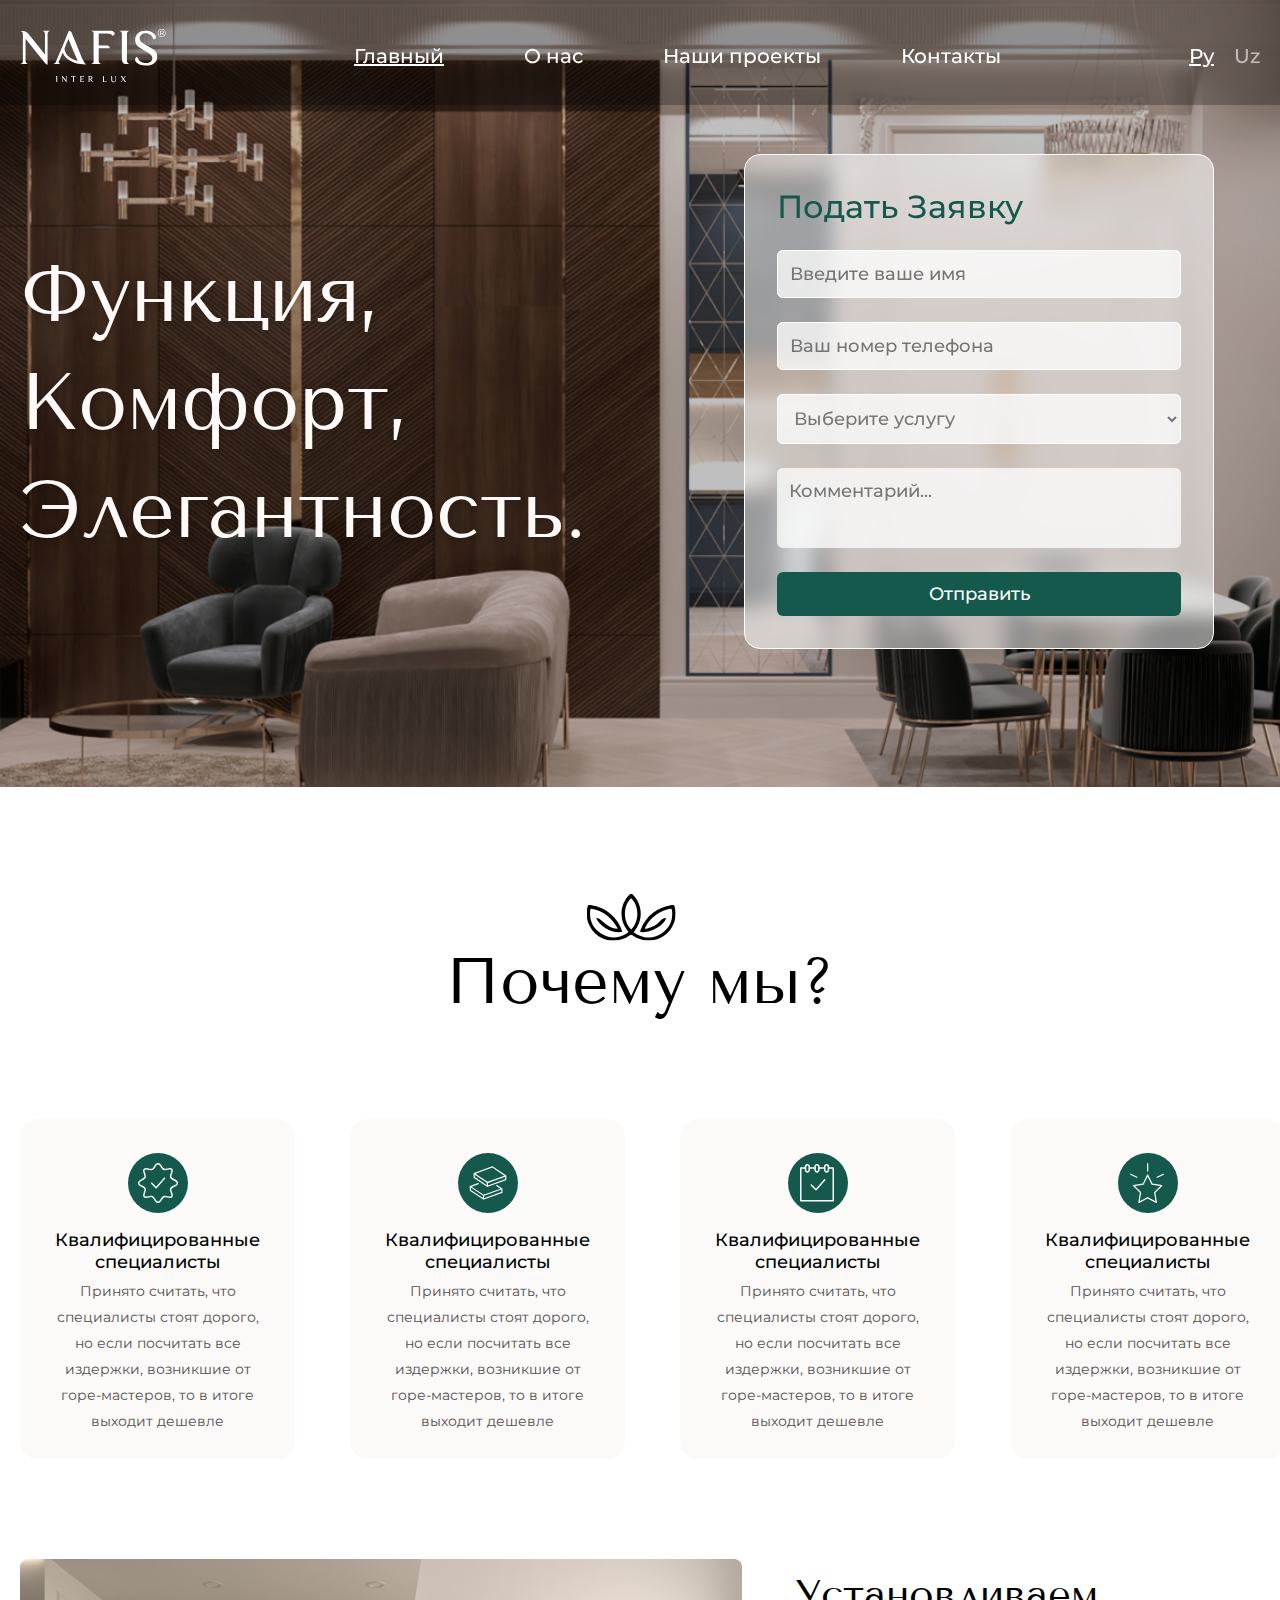
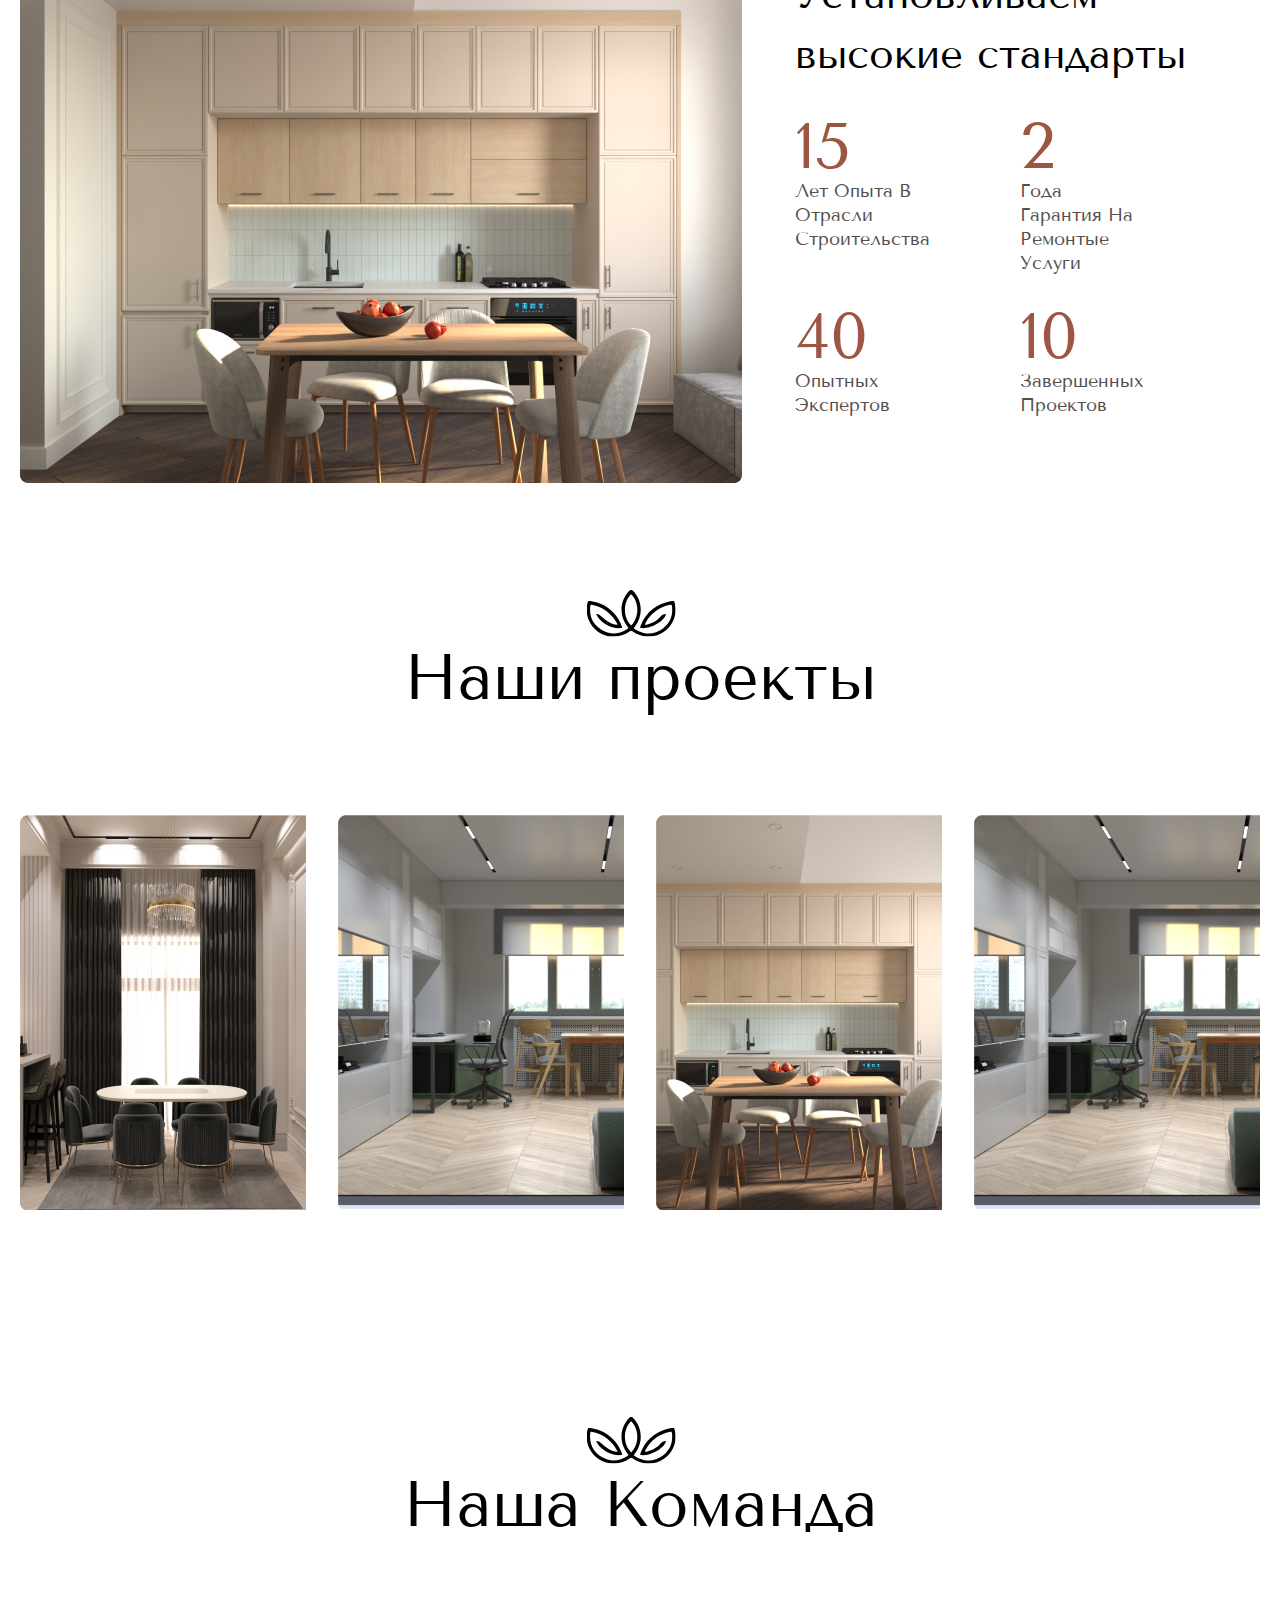
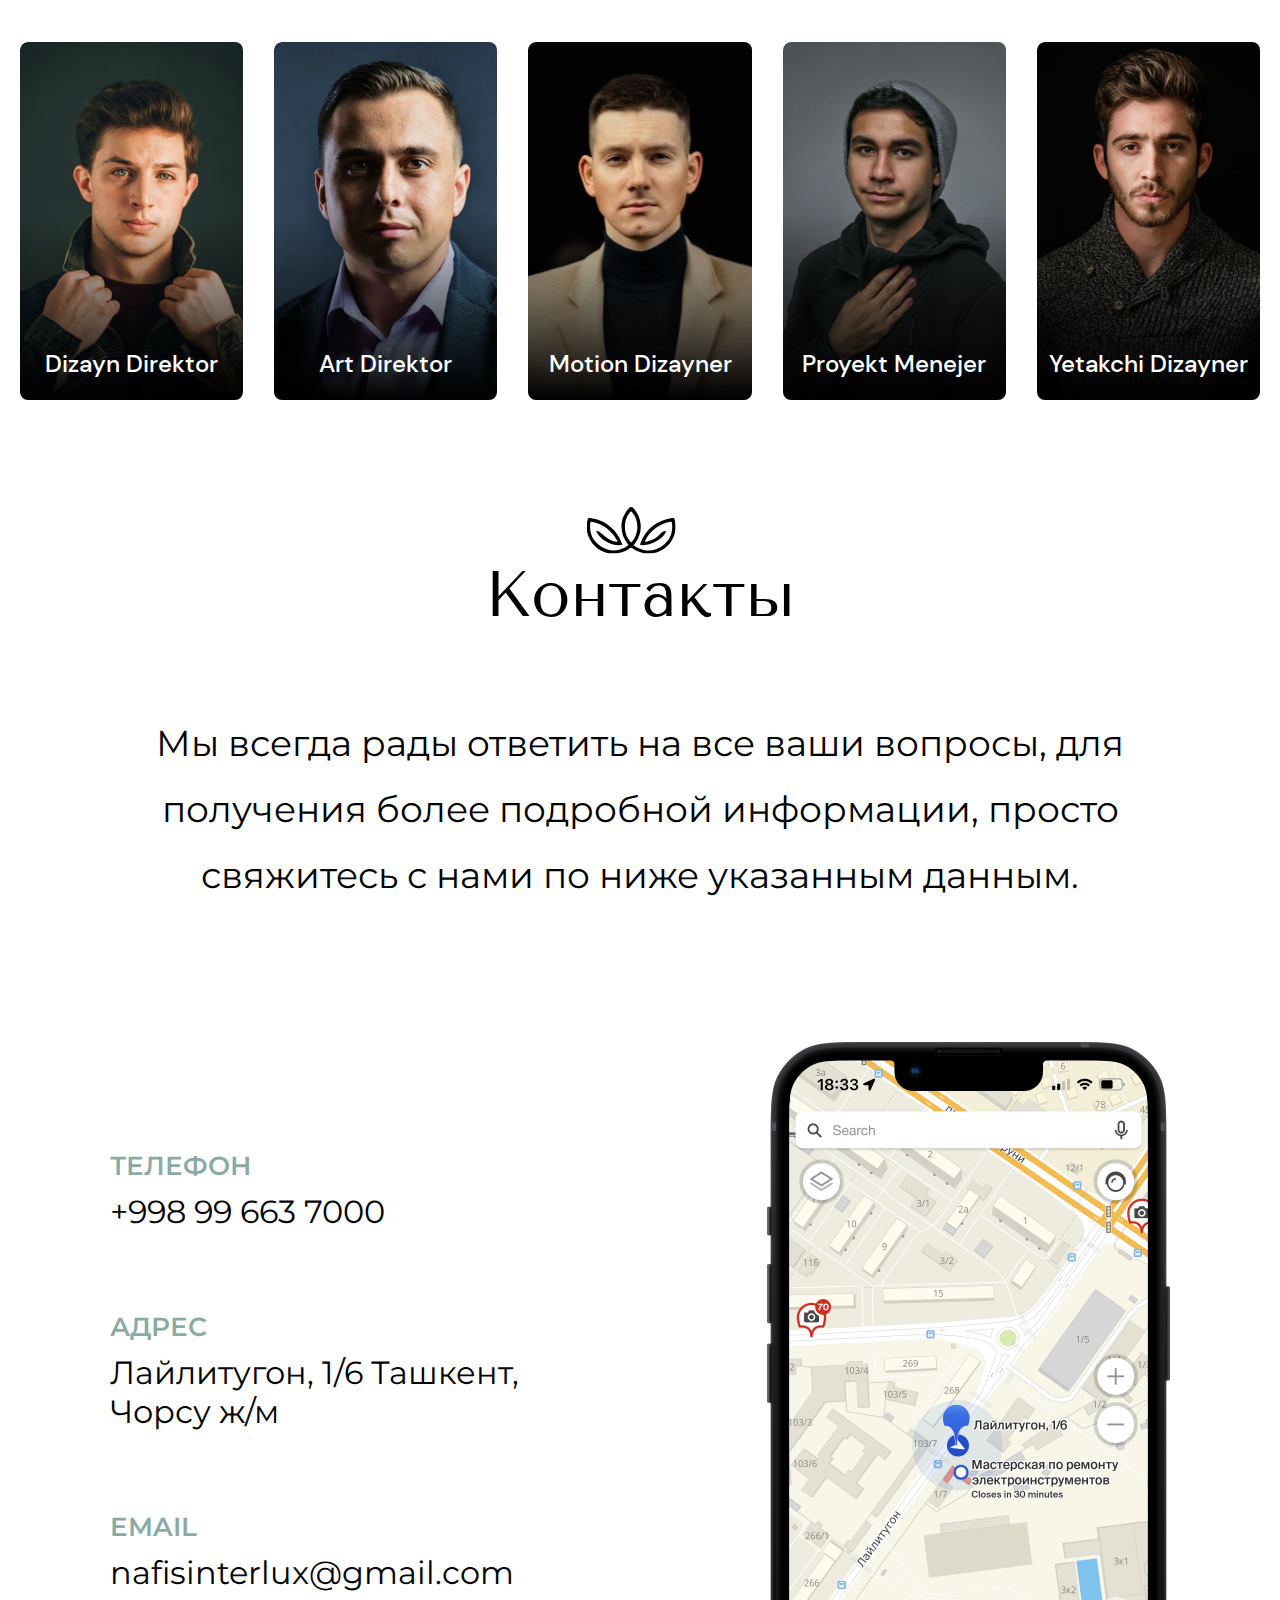
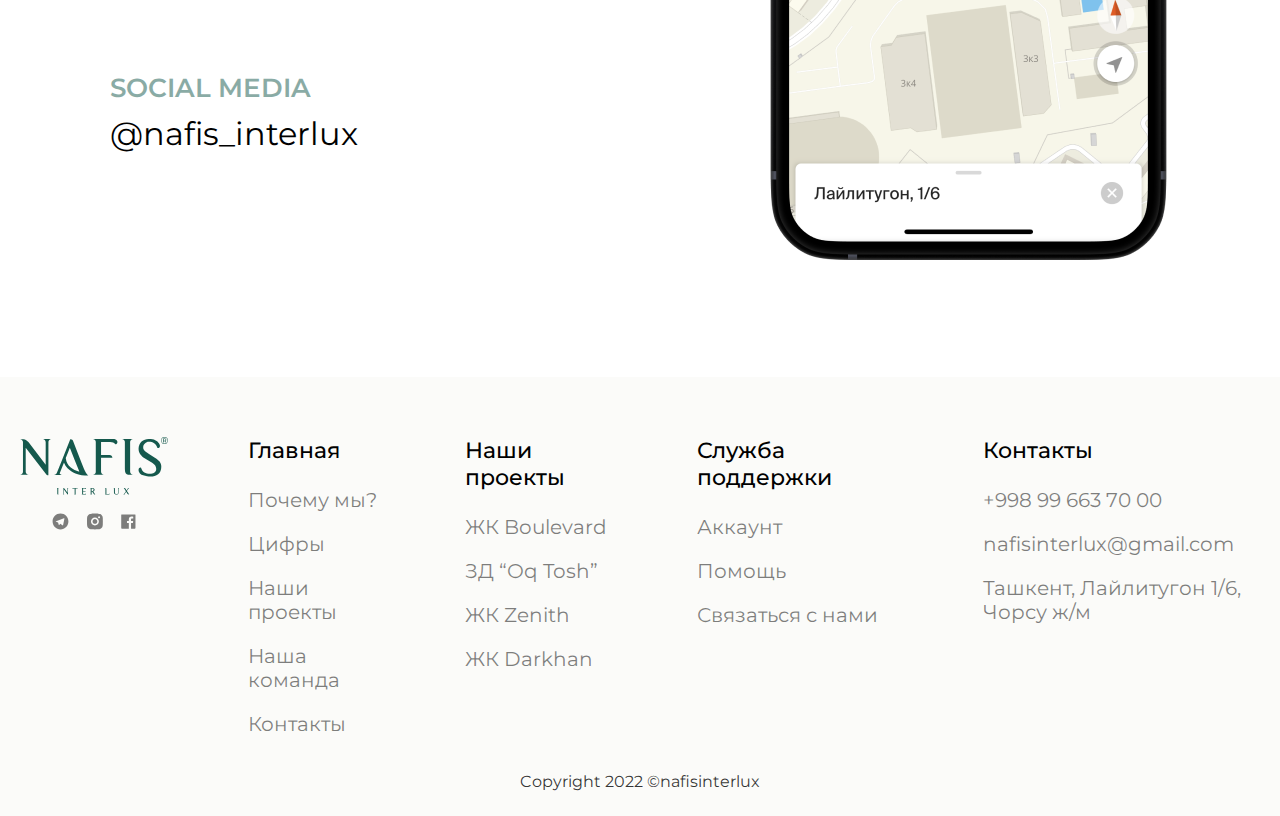
==== commit acc92f89: "full web page" ====
--- a/index.html
+++ b/index.html
@@ -16,8 +16,8 @@
                 <nav class="navbar">
                     <ul class="header__list">
                         <li class="header__item"><a class="header__item-link header__item-link--active" href="#">Главный</a></li>
-                        <li class="header__item"><a class="header__item-link" href="#">О нас</a></li>
-                        <li class="header__item"><a class="header__item-link" href="#">Наши проекты</a></li>
+                        <li class="header__item"><a class="header__item-link" href="./about.html">О нас</a></li>
+                        <li class="header__item"><a class="header__item-link" href="./project.html">Наши проекты</a></li>
                         <li class="header__item"><a class="header__item-link" href="#contact">Контакты</a></li>
                     </ul>
                 </nav>
@@ -194,23 +194,33 @@
                     
                     <ul class="group__list">
                         <li class="group__item">
-                            <p class="group__item-text">Dizayn Direktor</p>
-                        </li>
-                        
-                        <li class="group__item">
-                            <p class="group__item-text">Art Direktor</p>
-                        </li>
-                        
-                        <li class="group__item">
-                            <p class="group__item-text">Moushin Dizayner</p>
-                        </li>
-                        
-                        <li class="group__item">
-                            <p class="group__item-text">Proyekt Menejer</p>
-                        </li>
-                        
-                        <li class="group__item">
-                            <p class="group__item-text">Yetakchi Dizayner</p>
+                            <a href="./about.html" class="group__link">
+                                <p class="group__item-text">Dizayn Direktor</p>
+                            </a>
+                        </li>
+                        
+                        <li class="group__item">
+                            <a href="./about-2.html" class="group__link">
+                                <p class="group__item-text">Art Direktor</p>
+                            </a>
+                        </li>
+                        
+                        <li class="group__item">
+                            <a href="./about-3.html" class="group__link">
+                                <p class="group__item-text">Motion Dizayner</p>
+                            </a>
+                        </li>
+                        
+                        <li class="group__item">
+                            <a href="./about-4.html" class="group__link">
+                                <p class="group__item-text">Proyekt Menejer</p>
+                            </a>
+                        </li>
+                        
+                        <li class="group__item">
+                            <a href="./about-5.html" class="group__link">
+                                <p class="group__item-text">Yetakchi Dizayner</p>
+                            </a>
                         </li>
                     </ul>
                 </div>
@@ -221,9 +231,9 @@
             <div class="container">
                 <div class="contact__container">
                     <h3 class="contact__heading">Контакты</h3>
-
+                    
                     <p class="contact__main-text">Мы всегда рады ответить на все ваши вопросы, для получения более подробной информации, просто свяжитесь с нами по ниже указанным данным.</p>
-
+                    
                     <div class="contact__wrapper">
                         <ul class="contact__list">
                             <li class="contact__item">
@@ -264,16 +274,16 @@
                 <div class="footer__wrapper">
                     <div class="footer__first">
                         <a href="./index.html" class="footer__logo-link"><img src="./img/footer-logo.svg" alt="footer logo" class="footer-logo" width="148"></a>
-
+                        
                         <ul class="footer__icon-list">
                             <li class="footer__icon-item"><a href="#" class="footer__icon-link"><img src="./img/telegram-icon.svg" alt="telegram-icon" class="footer__icon-img"></a></li>
-
+                            
                             <li class="footer__icon-item"><a href="#" class="footer__icon-link"><img src="./img/instagram-icon.svg" alt="instagram-icon" class="footer__icon-img"></a></li>
-
+                            
                             <li class="footer__icon-item"><a href="#" class="footer__icon-link"><img src="./img/facebook-icon.svg" alt="facebook-icon" class="footer__icon-img"></a></li>
                         </ul>
                     </div>
-
+                    
                     <ul class="footer__main-list">
                         <li class="footer__main-item">
                             <p class="footer__main-item-heading">Главная</p>
@@ -283,7 +293,7 @@
                             <a href="#group" class="footer__main-item-link">Наша команда</a>
                             <a href="#contact" class="footer__main-item-link">Контакты</a>
                         </li>
-
+                        
                         <li class="footer__main-item">
                             <p class="footer__main-item-heading">Наши проекты</p>
                             <a href="#" class="footer__main-item-link">ЖК Boulevard</a>
@@ -291,14 +301,14 @@
                             <a href="#" class="footer__main-item-link">ЖК Zenith</a>
                             <a href="#" class="footer__main-item-link">ЖК Darkhan</a>
                         </li>
-
+                        
                         <li class="footer__main-item">
                             <p class="footer__main-item-heading">Служба поддержки</p>
                             <a href="#" class="footer__main-item-link">Аккаунт</a>
                             <a href="#" class="footer__main-item-link">Помощь</a>
                             <a href="#" class="footer__main-item-link">Связаться с нами</a>
                         </li>
-
+                        
                         <li class="footer__main-item">
                             <p class="footer__main-item-heading">Контакты</p>
                             <a class="footer__main-item-tel" href="tel:+998 99 663 70 00">+998 99 663 70 00</a>
@@ -307,7 +317,7 @@
                         </li>
                     </ul>
                 </div>
-
+                
                 <p class="footer__bottom-text">Copyright 2022 ©nafisinterlux</p>
             </div>
         </div>
--- a/css/main.css
+++ b/css/main.css
@@ -440,7 +440,7 @@
       -ms-flex-pack: justify;
           justify-content: space-between;
   padding-bottom: 22px;
-  padding-top: 35px;
+  padding-top: 29px;
 }
 
 .header .header__container .header__list {
@@ -490,8 +490,72 @@
   opacity: 1;
 }
 
+.header-plus {
+  margin-bottom: 80px;
+}
+
+.header-plus .header__container {
+  display: -webkit-box;
+  display: -ms-flexbox;
+  display: flex;
+  -webkit-box-align: center;
+      -ms-flex-align: center;
+          align-items: center;
+  -webkit-box-pack: justify;
+      -ms-flex-pack: justify;
+          justify-content: space-between;
+  padding-bottom: 22px;
+  padding-top: 29px;
+}
+
+.header-plus .header__container .header__list {
+  display: -webkit-box;
+  display: -ms-flexbox;
+  display: flex;
+  -webkit-box-align: center;
+      -ms-flex-align: center;
+          align-items: center;
+  gap: 80px;
+}
+
+.header-plus .header__container .header__list .header__item-link {
+  font-family: 'Montserrat';
+  font-style: normal;
+  font-weight: 500;
+  font-size: 20px;
+  line-height: 24px;
+  color: #000;
+}
+
+.header-plus .header__container .header__list .header__item-link--active {
+  text-decoration: underline;
+}
+
+.header-plus .header__container .header__right-list {
+  display: -webkit-box;
+  display: -ms-flexbox;
+  display: flex;
+  -webkit-box-align: center;
+      -ms-flex-align: center;
+          align-items: center;
+  gap: 20px;
+}
+
+.header-plus .header__container .header__right-list .header__ru-link {
+  font-family: 'Montserrat';
+  font-weight: 500;
+  font-size: 20px;
+  line-height: 24px;
+  color: #000;
+  opacity: 0.6;
+}
+
+.header-plus .header__container .header__right-list .header__ru-link--active {
+  text-decoration: underline;
+  opacity: 1;
+}
+
 .hero {
-  background-color: #15594D;
   padding-top: 154px;
   padding-bottom: 69px;
   background-image: url("./../img/hero-bg.jpg");
@@ -657,7 +721,7 @@
 
 .why__container .why__list .why__item {
   position: relative;
-  padding: 95px 35px 25px 35px;
+  padding: 110px 35px 25px 35px;
   background-color: #f7f5f380;
   border-radius: 18px;
 }
@@ -1121,6 +1185,559 @@
   color: #000000;
 }
 
+.hero-project__header {
+  -webkit-backdrop-filter: blur(29px);
+          backdrop-filter: blur(29px);
+}
+
+.hero-project {
+  background-image: url("./../img/hero-project-bg.jpg");
+  background-repeat: no-repeat;
+  background-size: cover;
+  background-position: center;
+  margin-bottom: 64px;
+}
+
+.hero-project__container {
+  padding-top: 200px;
+  padding-bottom: 220px;
+}
+
+.hero-project__heading {
+  font-family: 'Tenor Sans';
+  font-weight: 400;
+  font-size: 80px;
+  line-height: 100px;
+  color: #FFFAF7;
+  text-shadow: 0px 1.51639px 4.54917px rgba(0, 0, 0, 0.25);
+  max-width: 595px;
+  width: 100%;
+}
+
+.project-s__container {
+  margin-bottom: 80px;
+}
+
+.project-s__heading {
+  font-family: 'Tenor Sans';
+  font-weight: 400;
+  font-size: 64px;
+  line-height: 75px;
+  color: #000000;
+  margin-bottom: 64px;
+}
+
+.project-s__list {
+  display: -webkit-box;
+  display: -ms-flexbox;
+  display: flex;
+  -webkit-box-align: center;
+      -ms-flex-align: center;
+          align-items: center;
+  -ms-flex-wrap: wrap;
+      flex-wrap: wrap;
+  -webkit-box-pack: justify;
+      -ms-flex-pack: justify;
+          justify-content: space-between;
+  gap: 80px;
+}
+
+.project-s__item {
+  padding-top: 371px;
+  padding-right: 219px;
+  padding-bottom: 26px;
+  padding-left: 30px;
+  background-image: url("./../../img/project-s1.png");
+  background-repeat: no-repeat;
+  background-size: cover;
+  border-radius: 8px;
+}
+
+.project-s__item:nth-child(2) {
+  background-image: url("./../../img/project-s2.jpg");
+}
+
+.project-s__item:nth-child(3) {
+  background-image: url("./../../img/project-s3.jpg");
+}
+
+.project-s__item:nth-child(4) {
+  background-image: url("./../../img/project-s4.jpg");
+}
+
+.project-s__wrapper {
+  padding: 18px;
+  width: 315px;
+  background: #15594D;
+  border-radius: 8px;
+  -webkit-transition: all 0.4s ease;
+  transition: all 0.4s ease;
+}
+
+.project-s__wrapper:hover {
+  -webkit-transform: scale(1.1);
+          transform: scale(1.1);
+}
+
+.project-s__top-wrapper {
+  display: -webkit-box;
+  display: -ms-flexbox;
+  display: flex;
+  -webkit-box-align: center;
+      -ms-flex-align: center;
+          align-items: center;
+  -webkit-box-pack: justify;
+      -ms-flex-pack: justify;
+          justify-content: space-between;
+  margin-bottom: 27px;
+}
+
+.project-s__text-wrapper {
+  margin-right: 35px;
+}
+
+.project-s__top-heading {
+  font-family: 'Montserrat';
+  font-style: normal;
+  font-weight: 500;
+  font-size: 16px;
+  line-height: 20px;
+  color: #F8F6F4;
+  margin-bottom: 4px;
+}
+
+.project-s__top-text {
+  font-family: 'Montserrat';
+  font-weight: 600;
+  font-size: 28.766px;
+  line-height: 35px;
+  color: #F8F6F4;
+}
+
+.project-s__arrow {
+  width: 30px;
+  height: 30px;
+  border-radius: 50%;
+  background-image: url("./../../img/Vector.svg");
+  background-repeat: no-repeat;
+  background-position: center;
+  background-size: 8px;
+  background-color: transparent;
+  border: 1px solid #FFF;
+}
+
+.project-s__bottom-wrapper {
+  margin-left: 20px;
+  display: -webkit-box;
+  display: -ms-flexbox;
+  display: flex;
+  -webkit-box-align: center;
+      -ms-flex-align: center;
+          align-items: center;
+}
+
+.project-s__b-size {
+  margin-right: 30px;
+  position: relative;
+  font-family: 'Montserrat';
+  font-style: normal;
+  font-weight: 500;
+  font-size: 13.8077px;
+  line-height: 17px;
+  color: #F8F6F4;
+}
+
+.project-s__b-size::before {
+  position: absolute;
+  content: "";
+  display: inline-block;
+  width: 16px;
+  height: 16px;
+  background-image: url("./../../img/lineyka.svg");
+  background-repeat: no-repeat;
+  background-position: center;
+  background-size: contain;
+  top: 0;
+  left: -50%;
+}
+
+.project-s__b-data {
+  position: relative;
+  font-family: 'Montserrat';
+  font-style: normal;
+  font-weight: 500;
+  font-size: 13.8077px;
+  line-height: 17px;
+  color: #F8F6F4;
+}
+
+.project-s__b-data::before {
+  position: absolute;
+  content: "";
+  display: inline-block;
+  width: 16px;
+  height: 16px;
+  background-image: url("./../../img/calendar.svg");
+  background-repeat: no-repeat;
+  background-position: center;
+  background-size: contain;
+  top: 0;
+  left: -50%;
+  -webkit-transform: translate(-25%);
+          transform: translate(-25%);
+}
+
+.hero-b {
+  margin-bottom: 128px;
+}
+
+.hero-b__container {
+  display: -webkit-box;
+  display: -ms-flexbox;
+  display: flex;
+  -webkit-box-align: center;
+      -ms-flex-align: center;
+          align-items: center;
+  -webkit-box-pack: justify;
+      -ms-flex-pack: justify;
+          justify-content: space-between;
+}
+
+.hero-b__wrapper {
+  max-width: 503px;
+  width: 100%;
+}
+
+.hero-b__heading {
+  font-family: 'Tenor Sans';
+  font-weight: 400;
+  font-size: 32px;
+  line-height: 37px;
+  color: #000000;
+  margin-bottom: 20px;
+}
+
+.hero-b__text {
+  font-family: 'Montserrat';
+  font-weight: 400;
+  font-size: 20px;
+  line-height: 40px;
+  color: #000000;
+  margin-bottom: 40px;
+}
+
+.hero-b__info {
+  font-family: 'Montserrat';
+  font-weight: 500;
+  font-size: 18px;
+  line-height: 40px;
+  color: #000000;
+  padding-top: 8px;
+  padding-bottom: 8px;
+  border-top: 1px solid #0000003b;
+}
+
+.hero-b__info:last-child {
+  border-bottom: 1px solid #0000003b;
+}
+
+.first-img__wrapper {
+  display: -webkit-box;
+  display: -ms-flexbox;
+  display: flex;
+  -webkit-box-align: center;
+      -ms-flex-align: center;
+          align-items: center;
+  -webkit-box-pack: center;
+      -ms-flex-pack: center;
+          justify-content: center;
+  -webkit-box-orient: vertical;
+  -webkit-box-direction: normal;
+      -ms-flex-direction: column;
+          flex-direction: column;
+}
+
+.main__text-wrapper {
+  display: -webkit-box;
+  display: -ms-flexbox;
+  display: flex;
+  -webkit-box-align: center;
+      -ms-flex-align: center;
+          align-items: center;
+  -webkit-box-pack: center;
+      -ms-flex-pack: center;
+          justify-content: center;
+}
+
+.boulevard__text {
+  margin-top: 80px;
+  display: -webkit-box;
+  display: -ms-flexbox;
+  display: flex;
+  -webkit-box-align: center;
+      -ms-flex-align: center;
+          align-items: center;
+  max-width: 921px;
+  width: 100%;
+  -webkit-box-pack: center;
+      -ms-flex-pack: center;
+          justify-content: center;
+  font-family: 'Montserrat';
+  font-style: normal;
+  font-weight: 400;
+  font-size: 20px;
+  line-height: 40px;
+  color: #000000;
+  margin-bottom: 80px;
+}
+
+.second__img-wrapper {
+  display: -webkit-box;
+  display: -ms-flexbox;
+  display: flex;
+  gap: 58px;
+  margin-bottom: 80px;
+  -webkit-box-pack: space-evenly;
+      -ms-flex-pack: space-evenly;
+          justify-content: space-evenly;
+}
+
+.second__img-wrapper .second__image:nth-child(2) {
+  margin-top: 105px;
+}
+
+.boulevard__third-text {
+  max-width: 843px;
+  width: 100%;
+  font-family: 'Montserrat';
+  font-weight: 400;
+  font-size: 20px;
+  line-height: 40px;
+  color: #000000;
+  margin-bottom: 80px;
+}
+
+.images__wrapper {
+  display: -webkit-box;
+  display: -ms-flexbox;
+  display: flex;
+  -webkit-box-orient: vertical;
+  -webkit-box-direction: normal;
+      -ms-flex-direction: column;
+          flex-direction: column;
+  -webkit-box-align: center;
+      -ms-flex-align: center;
+          align-items: center;
+  gap: 80px;
+  margin-bottom: 80px;
+}
+
+.second__image-heritage {
+  margin-top: 244px;
+}
+
+.about-h__container {
+  margin-top: 80px;
+  margin-bottom: 106px;
+}
+
+.about-h__top-wrapper {
+  display: -webkit-box;
+  display: -ms-flexbox;
+  display: flex;
+  -webkit-box-orient: vertical;
+  -webkit-box-direction: normal;
+      -ms-flex-direction: column;
+          flex-direction: column;
+  -webkit-box-align: center;
+      -ms-flex-align: center;
+          align-items: center;
+}
+
+.about-h__heading {
+  font-family: 'Tenor Sans';
+  font-weight: 400;
+  font-size: 64px;
+  line-height: 75px;
+  color: #000000;
+  margin-bottom: 24px;
+}
+
+.about-h__text {
+  font-family: 'Montserrat';
+  font-weight: 400;
+  font-size: 28px;
+  line-height: 46px;
+  text-align: center;
+  color: #000000;
+  margin-bottom: 100px;
+}
+
+.about-h__line {
+  position: relative;
+  width: 100%;
+  height: 2px;
+  margin-bottom: 100px;
+  background-color: #000000;
+  border: 0px;
+}
+
+.about-h__line::before {
+  top: 50%;
+  -webkit-transform: translateY(-50%);
+          transform: translateY(-50%);
+  content: "";
+  position: absolute;
+  display: inline-block;
+  max-width: 256px;
+  width: 100%;
+  height: 9px;
+  border-radius: 0px 8px 8px 0px;
+  background-color: #15594D;
+}
+
+.about-h__wrapper {
+  display: -webkit-box;
+  display: -ms-flexbox;
+  display: flex;
+  -webkit-box-align: center;
+      -ms-flex-align: center;
+          align-items: center;
+  -webkit-box-pack: center;
+      -ms-flex-pack: center;
+          justify-content: center;
+}
+
+.about-h__img {
+  width: 515px;
+  height: 648px;
+  -o-object-fit: contain;
+     object-fit: contain;
+  margin-right: 110px;
+}
+
+.about-h__text-wrapper {
+  max-width: 505px;
+  width: 100%;
+}
+
+.about-h__inner-heading {
+  font-family: 'Tenor Sans';
+  font-weight: 400;
+  font-size: 64px;
+  line-height: 75px;
+  color: #000000;
+  margin-bottom: 20px;
+}
+
+.about-h__inner-subheading {
+  font-family: 'Montserrat';
+  font-weight: 400;
+  font-size: 26px;
+  line-height: 40px;
+  color: #000000;
+  margin-bottom: 53px;
+}
+
+.about-h__inner-text {
+  font-family: 'Montserrat';
+  font-weight: 400;
+  font-size: 20px;
+  line-height: 40px;
+  color: #000000;
+}
+
+.about-h__line2 {
+  position: relative;
+  width: 100%;
+  height: 2px;
+  margin-bottom: 100px;
+  background-color: #000000;
+  border: 0px;
+}
+
+.about-h__line2::before {
+  top: 50%;
+  -webkit-transform: translateY(-50%);
+          transform: translateY(-50%);
+  content: "";
+  position: absolute;
+  display: inline-block;
+  max-width: 516px;
+  width: 100%;
+  height: 9px;
+  border-radius: 0px 8px 8px 0px;
+  background-color: #15594D;
+}
+
+.about-h__line3 {
+  position: relative;
+  width: 100%;
+  height: 2px;
+  margin-bottom: 100px;
+  background-color: #000000;
+  border: 0px;
+}
+
+.about-h__line3::before {
+  top: 50%;
+  -webkit-transform: translateY(-50%);
+          transform: translateY(-50%);
+  content: "";
+  position: absolute;
+  display: inline-block;
+  max-width: 778px;
+  width: 100%;
+  height: 9px;
+  border-radius: 0px 8px 8px 0px;
+  background-color: #15594D;
+}
+
+.about-h__line4 {
+  position: relative;
+  width: 100%;
+  height: 2px;
+  margin-bottom: 100px;
+  background-color: #000000;
+  border: 0px;
+}
+
+.about-h__line4::before {
+  top: 50%;
+  -webkit-transform: translateY(-50%);
+          transform: translateY(-50%);
+  content: "";
+  position: absolute;
+  display: inline-block;
+  max-width: 950px;
+  width: 100%;
+  height: 9px;
+  border-radius: 0px 8px 8px 0px;
+  background-color: #15594D;
+}
+
+.about-h__line5 {
+  position: relative;
+  width: 100%;
+  height: 2px;
+  margin-bottom: 100px;
+  background-color: #000000;
+  border: 0px;
+}
+
+.about-h__line5::before {
+  top: 50%;
+  -webkit-transform: translateY(-50%);
+          transform: translateY(-50%);
+  content: "";
+  position: absolute;
+  display: inline-block;
+  width: 100%;
+  height: 9px;
+  border-radius: 0px 8px 8px 0px;
+  background-color: #15594D;
+}
+
 .footer {
   background: #FBFBF9;
   padding-top: 60px;
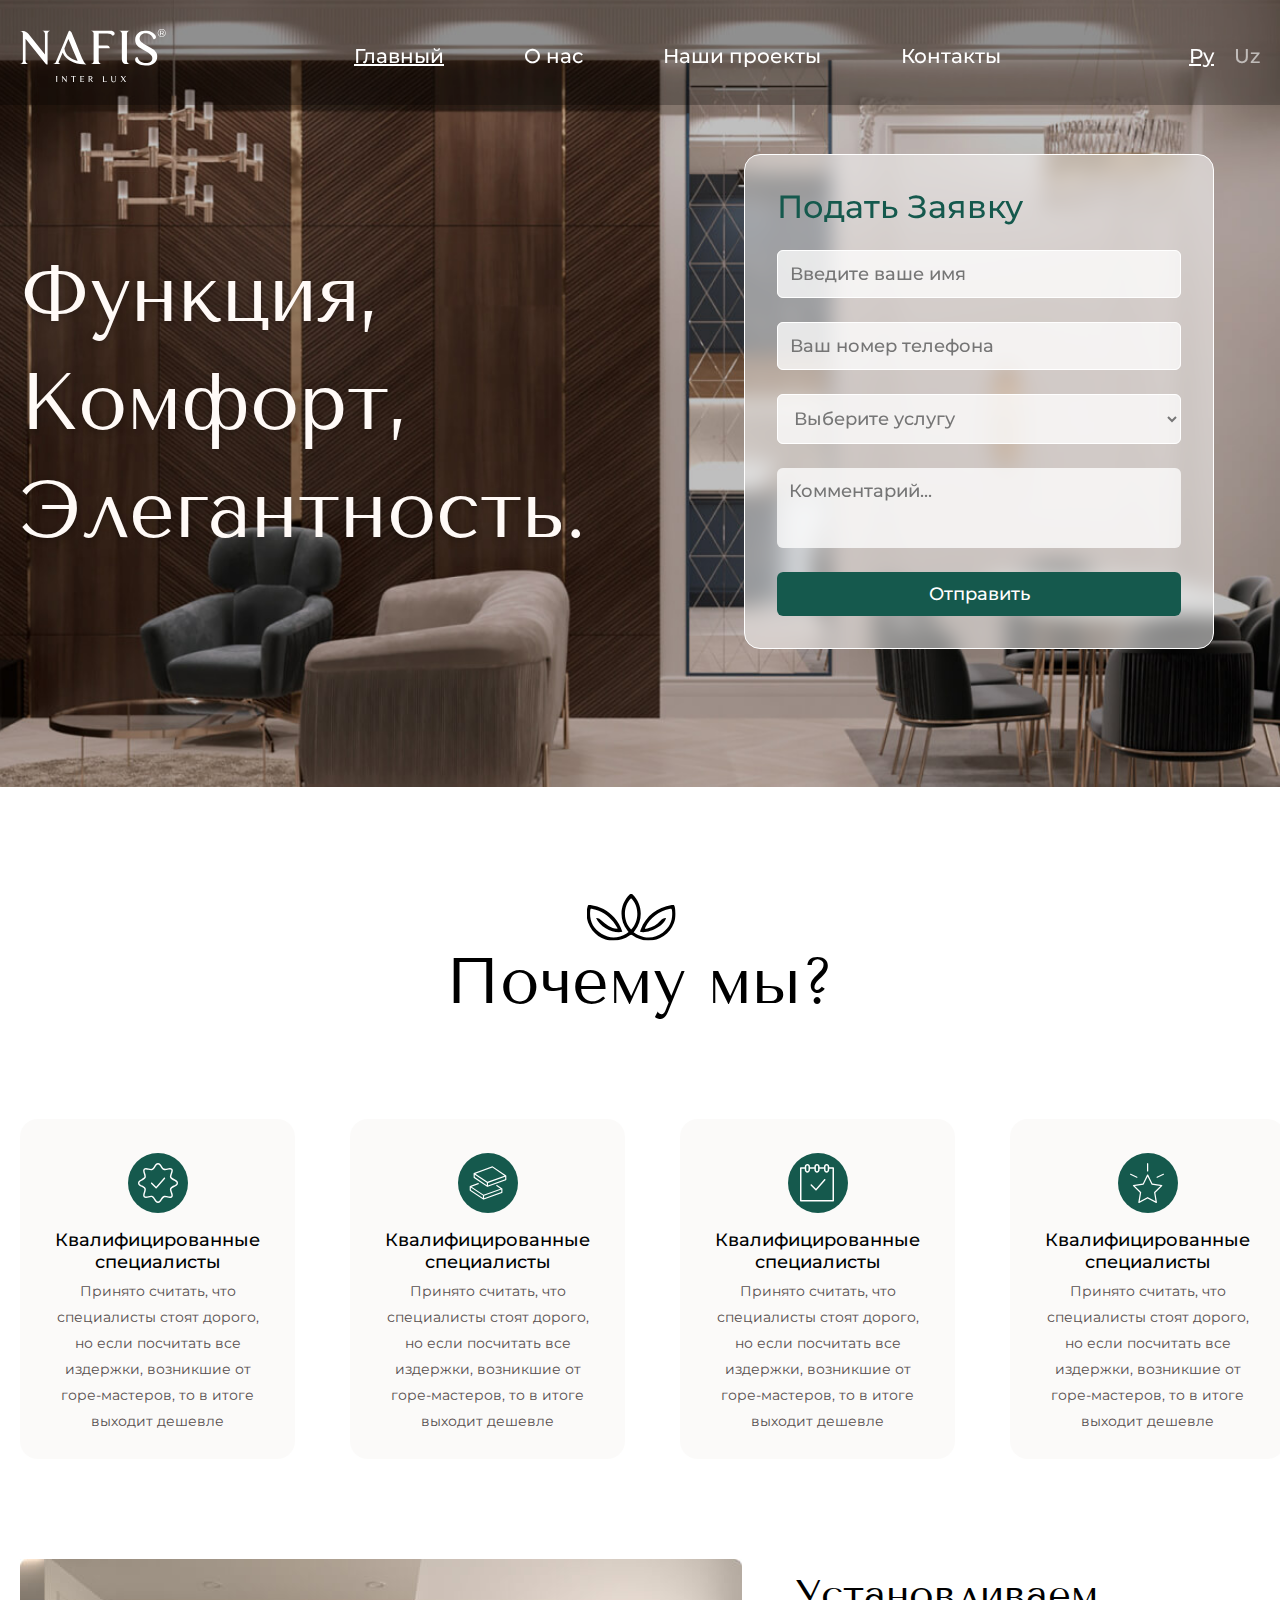
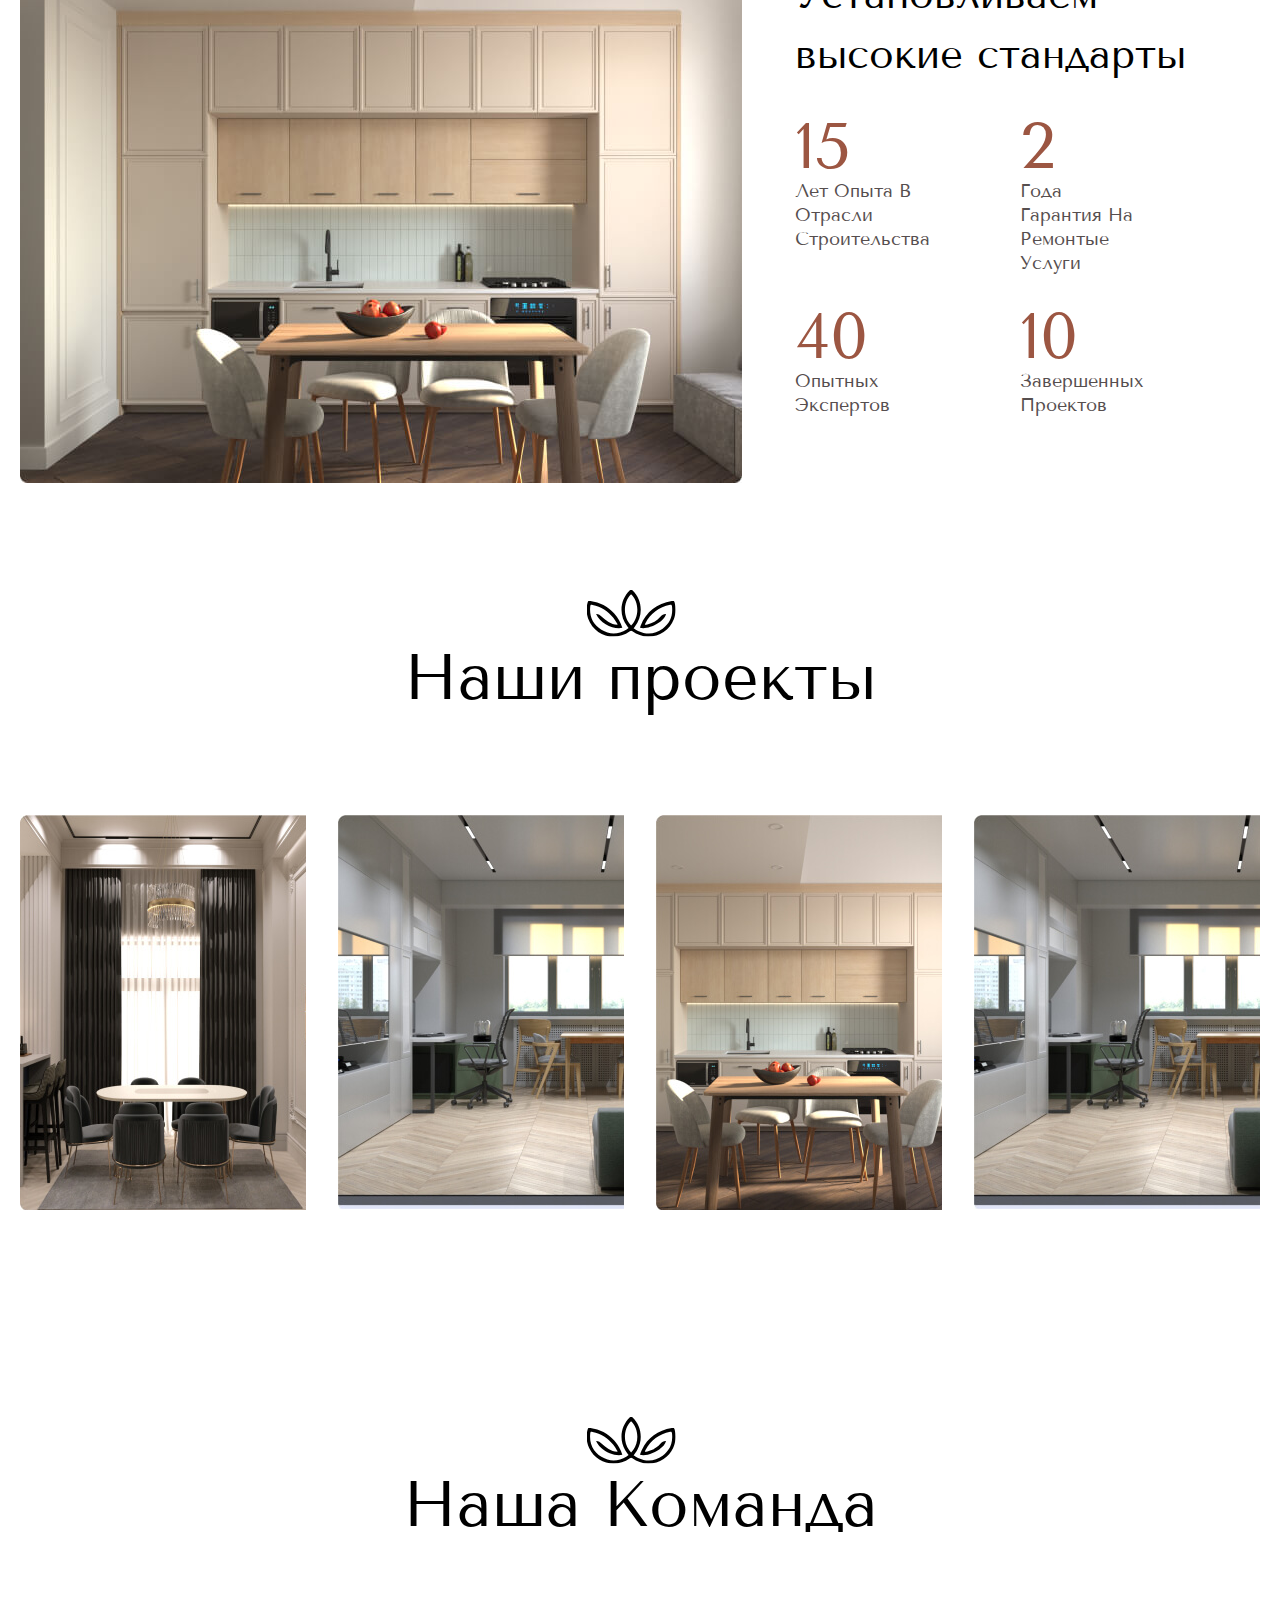
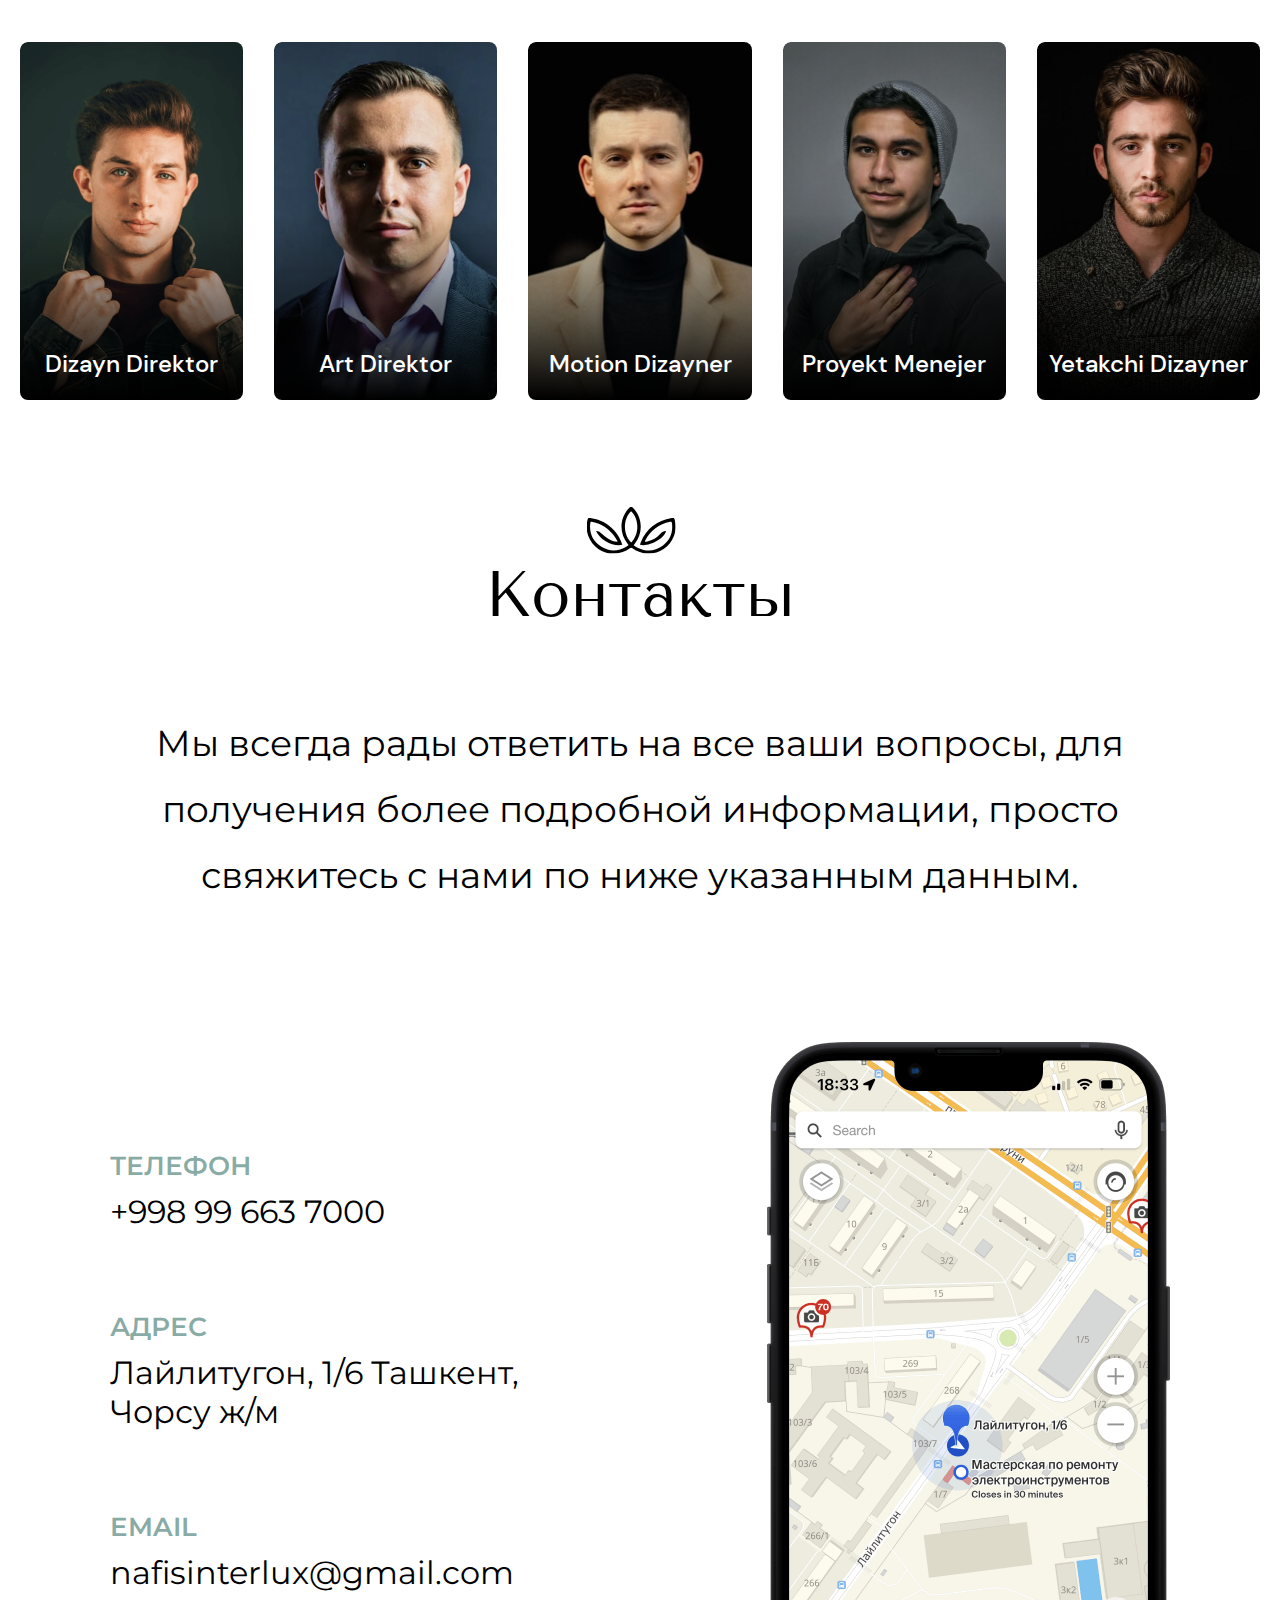
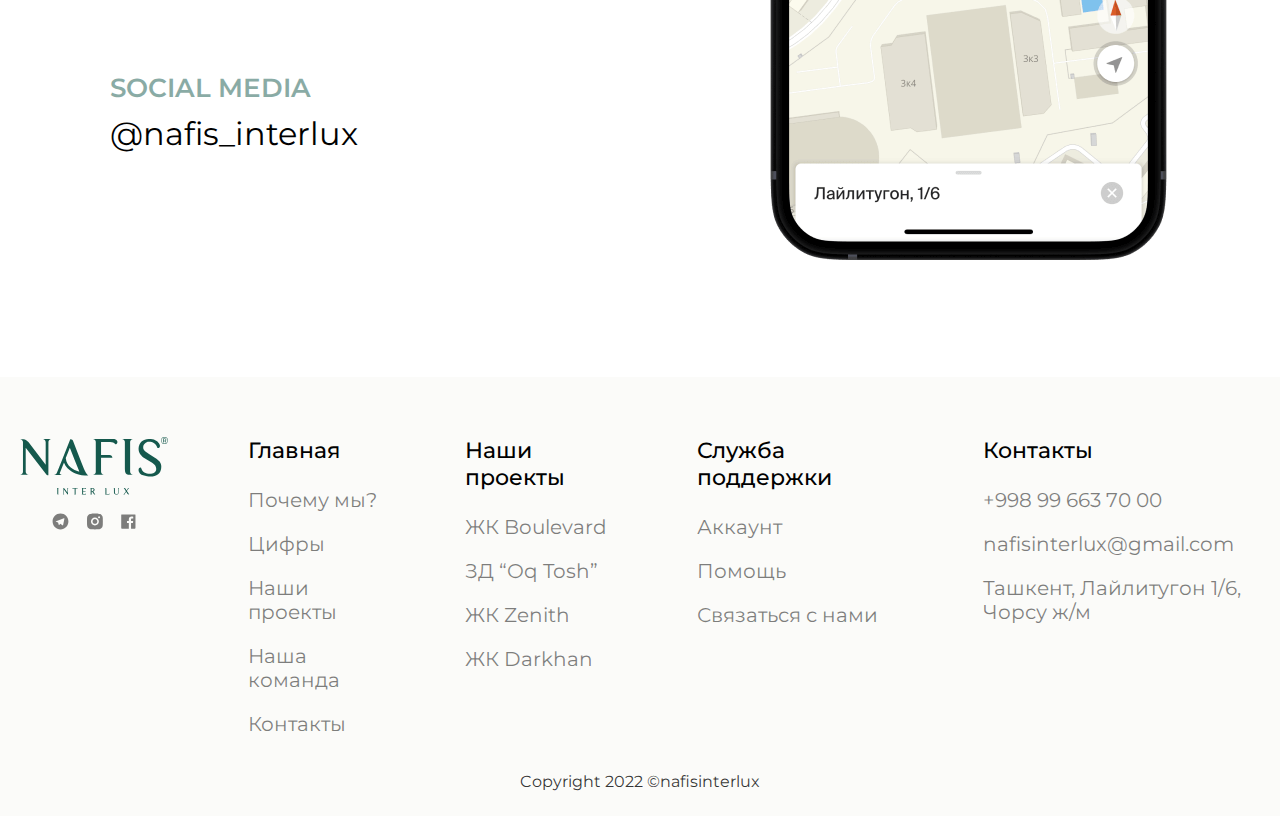
==== commit 9d7914cc: "pages linked" ====
--- a/index.html
+++ b/index.html
@@ -296,10 +296,10 @@
                         
                         <li class="footer__main-item">
                             <p class="footer__main-item-heading">Наши проекты</p>
-                            <a href="#" class="footer__main-item-link">ЖК Boulevard</a>
-                            <a href="#" class="footer__main-item-link">ЗД “Oq Tosh”</a>
-                            <a href="#" class="footer__main-item-link">ЖК Zenith</a>
-                            <a href="#" class="footer__main-item-link">ЖК Darkhan</a>
+                            <a href="./boulevard.html" class="footer__main-item-link">ЖК Boulevard</a>
+                            <a href="./oqtosh.html" class="footer__main-item-link">ЗД “Oq Tosh”</a>
+                            <a href="./zenit.html" class="footer__main-item-link">ЖК Zenith</a>
+                            <a href="./darxon.html" class="footer__main-item-link">ЖК Darkhan</a>
                         </li>
                         
                         <li class="footer__main-item">
--- a/css/main.css
+++ b/css/main.css
@@ -488,6 +488,24 @@
 .header .header__container .header__right-list .header__ru-link--active {
   text-decoration: underline;
   opacity: 1;
+}
+
+@media only screen and (max-width: 420px) {
+  .header .header__container {
+    max-width: 335px;
+    width: 100%;
+    padding: 10px 0;
+  }
+  .header .header__container .header__logo-img {
+    width: 70px;
+    height: 30px;
+  }
+  .header .header__container .header__list {
+    display: none;
+  }
+  .header .header__container .header__right-list {
+    display: none;
+  }
 }
 
 .header-plus {
@@ -674,6 +692,28 @@
   color: #FFFFFF;
 }
 
+@media only screen and (max-width: 420px) {
+  .hero {
+    padding-top: 79px;
+  }
+  .hero .hero__container {
+    -webkit-box-pack: center;
+        -ms-flex-pack: center;
+            justify-content: center;
+    margin: 0;
+  }
+  .hero .hero__container .hero__heading {
+    max-width: 241px;
+    width: 100%;
+    font-size: 34px;
+    line-height: 123.5%;
+    text-align: center;
+  }
+  .hero .hero__container .hero__form {
+    display: none;
+  }
+}
+
 .why__container {
   margin-bottom: 100px;
 }
@@ -776,6 +816,44 @@
   color: #564E4E;
 }
 
+@media only screen and (max-width: 420px) {
+  .why__container {
+    margin-bottom: 24px;
+  }
+  .why__container .why__heading {
+    padding-top: 66px;
+    font-size: 24px;
+    line-height: 28px;
+    margin-bottom: 24px;
+  }
+  .why__container .why__heading::before {
+    width: 40px;
+    height: 20px;
+  }
+  .why__container .why__list {
+    display: -webkit-box;
+    display: -ms-flexbox;
+    display: flex;
+    -webkit-box-orient: vertical;
+    -webkit-box-direction: normal;
+        -ms-flex-direction: column;
+            flex-direction: column;
+    margin-bottom: 24px;
+  }
+  .why__container .why__list .why__item {
+    padding: 97px 22px 20px 22px;
+  }
+  .why__container .why__list .why__item .why__item-heading {
+    font-size: 14px;
+    line-height: 16px;
+    margin-bottom: 8px;
+  }
+  .why__container .why__list .why__item .why__item-text {
+    font-size: 12px;
+    line-height: 19px;
+  }
+}
+
 .standart__container {
   display: -webkit-box;
   display: -ms-flexbox;
@@ -862,6 +940,66 @@
   line-height: 24px;
   text-transform: capitalize;
   color: #564E4E;
+}
+
+@media only screen and (max-width: 420px) {
+  .standart__container {
+    display: -webkit-box;
+    display: -ms-flexbox;
+    display: flex;
+    -webkit-box-orient: vertical;
+    -webkit-box-direction: normal;
+        -ms-flex-direction: column;
+            flex-direction: column;
+  }
+  .standart__container .standart__wrapper {
+    margin: 0;
+  }
+  .standart__container .standart__wrapper .standart__heading {
+    font-size: 24px;
+    line-height: 34px;
+    text-align: center;
+  }
+  .standart__container .standart__wrapper .standart__top-list {
+    gap: 0px;
+    display: -webkit-box;
+    display: -ms-flexbox;
+    display: flex;
+    -webkit-box-pack: space-evenly;
+        -ms-flex-pack: space-evenly;
+            justify-content: space-evenly;
+    margin-bottom: 10px;
+  }
+  .standart__container .standart__wrapper .standart__top-list .standart__t-item .standart__t-item-heading {
+    font-size: 36px;
+    line-height: 200%;
+  }
+  .standart__container .standart__wrapper .standart__top-list .standart__t-item .standart__t-item-text {
+    font-size: 9.26508px;
+    line-height: 12px;
+  }
+  .standart__container .standart__wrapper .standart__bottom-list {
+    gap: 0px;
+    display: -webkit-box;
+    display: -ms-flexbox;
+    display: flex;
+    -webkit-box-pack: space-evenly;
+        -ms-flex-pack: space-evenly;
+            justify-content: space-evenly;
+  }
+  .standart__container .standart__wrapper .standart__bottom-list .standart__b-item .standart__b-item-heading {
+    font-size: 36px;
+    line-height: 200%;
+  }
+  .standart__container .standart__wrapper .standart__bottom-list .standart__b-item .standart__b-item-text {
+    font-size: 9.26508px;
+    line-height: 12px;
+  }
+  .standart__img {
+    width: 334px;
+    height: 242px;
+    margin-bottom: 19px;
+  }
 }
 
 .project__container .project__heading {
@@ -984,7 +1122,7 @@
   width: 30px;
   height: 30px;
   border-radius: 50%;
-  background-image: url("./../../img/Vector.svg");
+  background-image: url("./../img/Vector.svg");
   background-repeat: no-repeat;
   background-position: center;
   background-size: 8px;
@@ -998,6 +1136,32 @@
   font-size: 27px;
   line-height: 32px;
   color: #F8F6F4;
+}
+
+@media only screen and (max-width: 420px) {
+  .project__container .project__heading {
+    padding-top: 66px;
+    font-size: 24px;
+    line-height: 28px;
+    margin-bottom: 24px;
+  }
+  .project__container .project__heading::before {
+    width: 40px;
+    height: 20px;
+  }
+  .project__container .project__list {
+    display: -webkit-box;
+    display: -ms-flexbox;
+    display: flex;
+    -webkit-box-orient: vertical;
+    -webkit-box-direction: normal;
+        -ms-flex-direction: column;
+            flex-direction: column;
+    gap: 0;
+  }
+  .project__container .project__list .project__item {
+    margin-bottom: 30px;
+  }
 }
 
 .group__container .group__heading {
@@ -1050,30 +1214,30 @@
   width: 100%;
   height: 100%;
   border-radius: 8px;
-  background-image: -webkit-gradient(linear, left top, left bottom, color-stop(48.12%, rgba(0, 0, 0, 0)), to(#000000)), url("./../../img/group-1.png");
-  background-image: linear-gradient(180deg, rgba(0, 0, 0, 0) 48.12%, #000000 100%), url("./../../img/group-1.png");
+  background-image: -webkit-gradient(linear, left top, left bottom, color-stop(48.12%, rgba(0, 0, 0, 0)), to(#000000)), url("./../img/group-1.png");
+  background-image: linear-gradient(180deg, rgba(0, 0, 0, 0) 48.12%, #000000 100%), url("./../img/group-1.png");
   background-repeat: no-repeat;
   background-size: cover;
 }
 
 .group__container .group__list .group__item:nth-child(2) {
-  background-image: -webkit-gradient(linear, left top, left bottom, color-stop(48.12%, rgba(0, 0, 0, 0)), to(#000000)), url("./../../img/group-2.jpg");
-  background-image: linear-gradient(180deg, rgba(0, 0, 0, 0) 48.12%, #000000 100%), url("./../../img/group-2.jpg");
+  background-image: -webkit-gradient(linear, left top, left bottom, color-stop(48.12%, rgba(0, 0, 0, 0)), to(#000000)), url("./../img/group-2.jpg");
+  background-image: linear-gradient(180deg, rgba(0, 0, 0, 0) 48.12%, #000000 100%), url("./../img/group-2.jpg");
 }
 
 .group__container .group__list .group__item:nth-child(3) {
-  background-image: -webkit-gradient(linear, left top, left bottom, color-stop(48.12%, rgba(0, 0, 0, 0)), to(#000000)), url("./../../img/group3.jpg");
-  background-image: linear-gradient(180deg, rgba(0, 0, 0, 0) 48.12%, #000000 100%), url("./../../img/group3.jpg");
+  background-image: -webkit-gradient(linear, left top, left bottom, color-stop(48.12%, rgba(0, 0, 0, 0)), to(#000000)), url("./../img/group3.jpg");
+  background-image: linear-gradient(180deg, rgba(0, 0, 0, 0) 48.12%, #000000 100%), url("./../img/group3.jpg");
 }
 
 .group__container .group__list .group__item:nth-child(4) {
-  background-image: -webkit-gradient(linear, left top, left bottom, color-stop(48.12%, rgba(0, 0, 0, 0)), to(#000000)), url("./../../img/group-4.jpg");
-  background-image: linear-gradient(180deg, rgba(0, 0, 0, 0) 48.12%, #000000 100%), url("./../../img/group-4.jpg");
+  background-image: -webkit-gradient(linear, left top, left bottom, color-stop(48.12%, rgba(0, 0, 0, 0)), to(#000000)), url("./../img/group-4.jpg");
+  background-image: linear-gradient(180deg, rgba(0, 0, 0, 0) 48.12%, #000000 100%), url("./../img/group-4.jpg");
 }
 
 .group__container .group__list .group__item:nth-child(5) {
-  background-image: -webkit-gradient(linear, left top, left bottom, color-stop(48.12%, rgba(0, 0, 0, 0)), to(#000000)), url("./../../img/group-5.jpg");
-  background-image: linear-gradient(180deg, rgba(0, 0, 0, 0) 48.12%, #000000 100%), url("./../../img/group-5.jpg");
+  background-image: -webkit-gradient(linear, left top, left bottom, color-stop(48.12%, rgba(0, 0, 0, 0)), to(#000000)), url("./../img/group-5.jpg");
+  background-image: linear-gradient(180deg, rgba(0, 0, 0, 0) 48.12%, #000000 100%), url("./../img/group-5.jpg");
 }
 
 .group__container .group__list .group__item .group__item-text {
@@ -1083,6 +1247,32 @@
   line-height: 100%;
   text-align: center;
   color: #FFFFFF;
+}
+
+@media only screen and (max-width: 420px) {
+  .group__container .group__heading {
+    padding-top: 66px;
+    font-size: 24px;
+    line-height: 28px;
+    margin-bottom: 24px;
+  }
+  .group__container .group__heading::before {
+    width: 40px;
+    height: 20px;
+  }
+  .group__container .group__list {
+    display: -webkit-box;
+    display: -ms-flexbox;
+    display: flex;
+    -webkit-box-orient: vertical;
+    -webkit-box-direction: normal;
+        -ms-flex-direction: column;
+            flex-direction: column;
+    gap: 0;
+  }
+  .group__container .group__list .group__item {
+    margin-bottom: 30px;
+  }
 }
 
 .contact__container {
@@ -1183,6 +1373,64 @@
   font-size: 32px;
   line-height: 39px;
   color: #000000;
+}
+
+@media only screen and (max-width: 420px) {
+  .contact__heading {
+    padding-top: 66px;
+    font-size: 24px;
+    line-height: 28px;
+    margin-bottom: 24px;
+  }
+  .contact__heading::before {
+    width: 40px;
+    height: 20px;
+  }
+  .contact__main-text {
+    font-size: 14px;
+    line-height: 24px;
+    margin-bottom: 40px;
+  }
+  .contact__wrapper {
+    display: -webkit-box;
+    display: -ms-flexbox;
+    display: flex;
+    -webkit-box-orient: vertical;
+    -webkit-box-direction: normal;
+        -ms-flex-direction: column;
+            flex-direction: column;
+  }
+  .contact__list {
+    display: -webkit-box;
+    display: -ms-flexbox;
+    display: flex;
+    -ms-flex-wrap: wrap;
+        flex-wrap: wrap;
+    margin: 0;
+    margin-bottom: 30px;
+    -webkit-box-pack: justify;
+        -ms-flex-pack: justify;
+            justify-content: space-between;
+  }
+  .contact__item {
+    max-width: 160px;
+    width: 100%;
+    margin: 0;
+    margin-bottom: 36px;
+  }
+  .contact__item-heading {
+    font-size: 10px;
+    line-height: 12px;
+    margin-bottom: 3px;
+  }
+  .contact__text {
+    font-size: 12px;
+    line-height: 15px;
+  }
+  .contact__img {
+    width: 220px;
+    height: 446px;
+  }
 }
 
 .hero-project__header {
@@ -1859,4 +2107,67 @@
   padding-bottom: 24px;
   text-align: center;
 }
+
+@media only screen and (max-width: 420px) {
+  .footer {
+    background: #FBFBF9;
+    padding-top: 60px;
+  }
+  .footer__wrapper {
+    display: -webkit-box;
+    display: -ms-flexbox;
+    display: flex;
+    -webkit-box-orient: vertical;
+    -webkit-box-direction: normal;
+        -ms-flex-direction: column;
+            flex-direction: column;
+  }
+  .footer__first {
+    margin: 0;
+    margin-bottom: 47px;
+  }
+  .footer__icon-list {
+    gap: 0;
+  }
+  .footer__icon-img {
+    margin-right: 20px;
+  }
+  .footer__main-list {
+    display: -webkit-box;
+    display: -ms-flexbox;
+    display: flex;
+    -webkit-box-orient: vertical;
+    -webkit-box-direction: normal;
+        -ms-flex-direction: column;
+            flex-direction: column;
+    gap: 27px;
+  }
+  .footer__main-item {
+    margin-bottom: 15px;
+  }
+  .footer__main-item-heading {
+    font-size: 16px;
+    line-height: 20px;
+  }
+  .footer__main-item-link {
+    font-size: 12px;
+    line-height: 15px;
+  }
+  .footer__main-item-tel {
+    font-size: 12px;
+    line-height: 15px;
+  }
+  .footer__main-item-mail {
+    font-size: 12px;
+    line-height: 15px;
+  }
+  .footer__main-item-location {
+    font-size: 12px;
+    line-height: 15px;
+  }
+  .footer__bottom-text {
+    font-size: 13px;
+    line-height: 16px;
+  }
+}
 /*# sourceMappingURL=main.css.map */